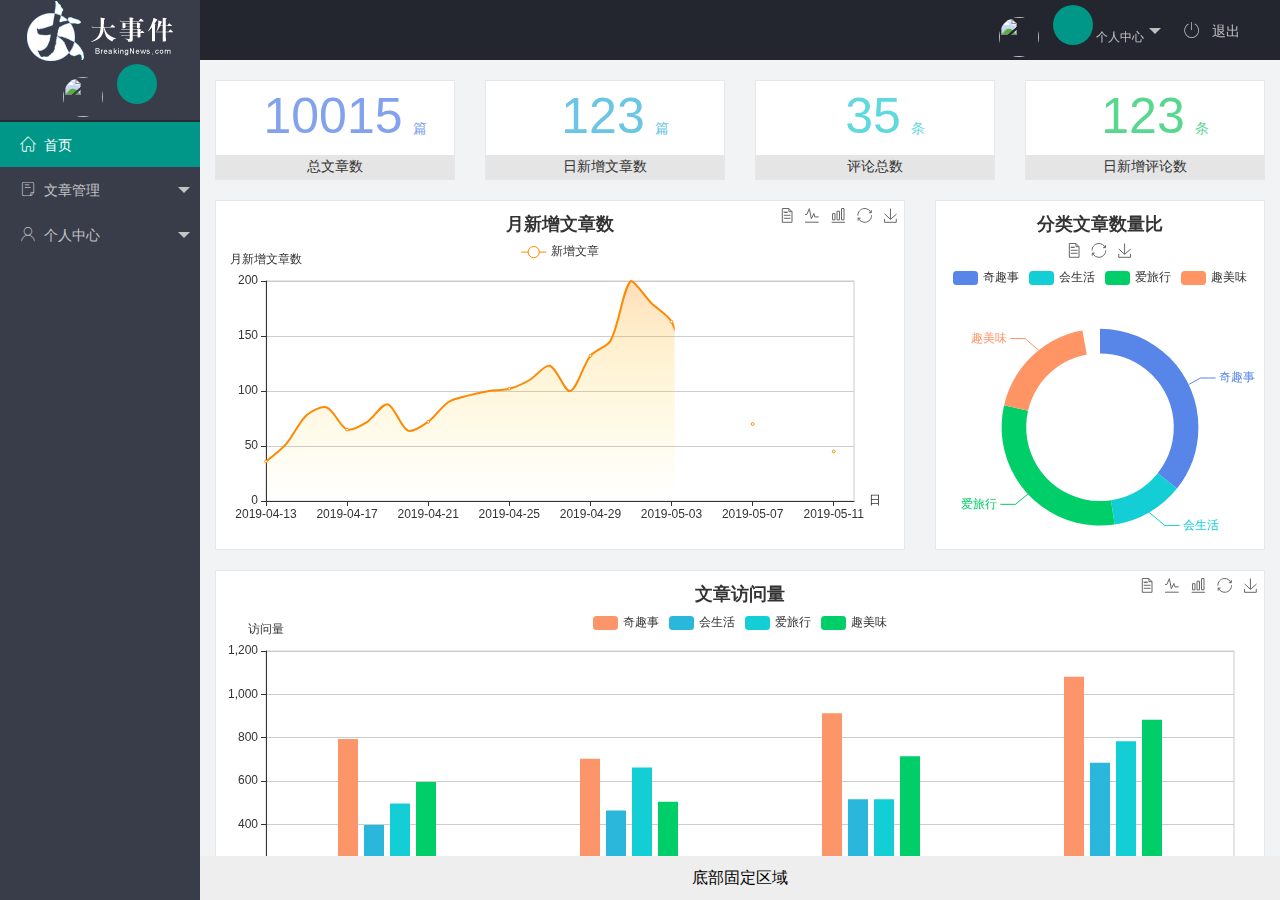
==== index.html @ b87208a7 "完成index部分" ====
<!DOCTYPE html>
<html lang="en">
<head>
    <meta charset="UTF-8">
    <meta http-equiv="X-UA-Compatible" content="IE=edge">
    <meta name="viewport" content="width=device-width, initial-scale=1.0">
    <title>后台管理系统</title>
    <link rel="stylesheet" href="./assets/lib/layui/css/layui.css">
    <link rel="stylesheet" href="./assets/css/index.css">
    <link rel="stylesheet" href="./assets/fonts/iconfont.css">
</head>
<body>
    <div class="layui-layout layui-layout-admin">
      <div class="layui-header">
        <div class="layui-logo layui-hide-xs layui-bg-black">
            <img src="./assets/images/logo.png" alt="大事件LOGO">
        </div>
        <!-- 头部区域（可配合layui 已有的水平导航） -->
        <ul class="layui-nav layui-layout-right">
          <li class="layui-nav-item layui-hide layui-show-md-inline-block">
            <a href="javascript:;" class="userinfo">
              <img src="//tva1.sinaimg.cn/crop.0.0.118.118.180/5db11ff4gw1e77d3nqrv8j203b03cweg.jpg" class="layui-nav-img">
              <span class="text-avatar"></span>
              个人中心
            </a>
            <dl class="layui-nav-child">
              <dd><a href="">基本资料</a></dd>
              <dd><a href="">更换头像</a></dd>
              <dd><a href="">重置密码</a></dd>
            </dl>
          </li>
          <li class="layui-nav-item" lay-unselect>
            <a href="javascript:;" id="exitBtn">
              <span class="iconfont icon-tuichu"></span>
              退出
            </a>
          </li>
        </ul>
      </div>
      
      <div class="layui-side layui-bg-black">
        <div class="layui-side-scroll">
          <div class="userinfo">
            <img src="//tva1.sinaimg.cn/crop.0.0.118.118.180/5db11ff4gw1e77d3nqrv8j203b03cweg.jpg" class="layui-nav-img">
            <span class="text-avatar"></span>
            <span id="welcome"></span>
          </div>
          <!-- 左侧导航区域（可配合layui已有的垂直导航） -->
          <ul class="layui-nav layui-nav-tree" lay-filter="test" lay-shrink="all">
            <li class="layui-nav-item layui-this"><a href="./home/dashboard.html" target="fm"><span class="iconfont icon-home"></span>首页</a></li>
            <li class="layui-nav-item">
              <a class="" href="javascript:;"><span class="iconfont icon-16"></span>文章管理</a>
              <dl class="layui-nav-child">
                <dd><a href="javascript:;"><i class="layui-icon layui-icon-app"></i> 文章类别</a></dd>
                <dd><a href="javascript:;"><i class="layui-icon layui-icon-app"></i> 文章列表</a></dd>
                <dd><a href="javascript:;"><i class="layui-icon layui-icon-app"></i> 发布文章</a></dd>
              </dl>
            </li>
            <li class="layui-nav-item">
              <a href="javascript:;"><span class="iconfont icon-user"></span>个人中心</a>
              <dl class="layui-nav-child">
                <dd><a href="javascript:;"><i class="layui-icon layui-icon-app"></i> 基本资料</a></dd>
                <dd><a href="javascript:;"><i class="layui-icon layui-icon-app"></i> 更换头像</a></dd>
                <dd><a href="javascript:;"><i class="layui-icon layui-icon-app"></i> 更换密码</a></dd>
              </dl>
            </li>
          </ul>
        </div>
      </div>
      
      <div class="layui-body">
        <!-- 内容主体区域 -->
        <iframe name="fm" src="./home/dashboard.html" frameborder="0"></iframe>
      </div>
      <div class="layui-footer">
        <!-- 底部固定区域 -->
        底部固定区域
      </div>
    </div>
    <!-- 导入layui.js -->
    <script src="./assets/lib/layui/layui.all.js"></script>
    <!-- 导入jQuery.js -->
    <script src="./assets/lib/jquery.js"></script>
    <!-- 导入自己封装的baseAPI.js -->
    <script src="./assets/js/baseAPI.js"></script>
    <!-- 导入自己写的index.js -->
    <script src="./assets/js/index.js"></script>
    <script>
    //JS 
    layui.use(['element', 'layer', 'util'], function(){
      var element = layui.element
      ,layer = layui.layer
      ,util = layui.util
      ,$ = layui.$;
      
      //头部事件
      util.event('lay-header-event', {
        //左侧菜单事件
        menuLeft: function(othis){
          layer.msg('展开左侧菜单的操作', {icon: 0});
        }
      });
      
    });
    </script>
</body>
</html>
---- assets/lib/layui/css/layui.css ----
/** layui-v2.5.5 MIT License By https://www.layui.com */
 .layui-inline,img{display:inline-block;vertical-align:middle}h1,h2,h3,h4,h5,h6{font-weight:400}.layui-edge,.layui-header,.layui-inline,.layui-main{position:relative}.layui-body,.layui-edge,.layui-elip{overflow:hidden}.layui-btn,.layui-edge,.layui-inline,img{vertical-align:middle}.layui-btn,.layui-disabled,.layui-icon,.layui-unselect{-moz-user-select:none;-webkit-user-select:none;-ms-user-select:none}.layui-elip,.layui-form-checkbox span,.layui-form-pane .layui-form-label{text-overflow:ellipsis;white-space:nowrap}.layui-breadcrumb,.layui-tree-btnGroup{visibility:hidden}blockquote,body,button,dd,div,dl,dt,form,h1,h2,h3,h4,h5,h6,input,li,ol,p,pre,td,textarea,th,ul{margin:0;padding:0;-webkit-tap-highlight-color:rgba(0,0,0,0)}a:active,a:hover{outline:0}img{border:none}li{list-style:none}table{border-collapse:collapse;border-spacing:0}h4,h5,h6{font-size:100%}button,input,optgroup,option,select,textarea{font-family:inherit;font-size:inherit;font-style:inherit;font-weight:inherit;outline:0}pre{white-space:pre-wrap;white-space:-moz-pre-wrap;white-space:-pre-wrap;white-space:-o-pre-wrap;word-wrap:break-word}body{line-height:24px;font:14px Helvetica Neue,Helvetica,PingFang SC,Tahoma,Arial,sans-serif}hr{height:1px;margin:10px 0;border:0;clear:both}a{color:#333;text-decoration:none}a:hover{color:#777}a cite{font-style:normal;*cursor:pointer}.layui-border-box,.layui-border-box *{box-sizing:border-box}.layui-box,.layui-box *{box-sizing:content-box}.layui-clear{clear:both;*zoom:1}.layui-clear:after{content:'\20';clear:both;*zoom:1;display:block;height:0}.layui-inline{*display:inline;*zoom:1}.layui-edge{display:inline-block;width:0;height:0;border-width:6px;border-style:dashed;border-color:transparent}.layui-edge-top{top:-4px;border-bottom-color:#999;border-bottom-style:solid}.layui-edge-right{border-left-color:#999;border-left-style:solid}.layui-edge-bottom{top:2px;border-top-color:#999;border-top-style:solid}.layui-edge-left{border-right-color:#999;border-right-style:solid}.layui-disabled,.layui-disabled:hover{color:#d2d2d2!important;cursor:not-allowed!important}.layui-circle{border-radius:100%}.layui-show{display:block!important}.layui-hide{display:none!important}@font-face{font-family:layui-icon;src:url(../font/iconfont.eot?v=250);src:url(../font/iconfont.eot?v=250#iefix) format('embedded-opentype'),url(../font/iconfont.woff2?v=250) format('woff2'),url(../font/iconfont.woff?v=250) format('woff'),url(../font/iconfont.ttf?v=250) format('truetype'),url(../font/iconfont.svg?v=250#layui-icon) format('svg')}.layui-icon{font-family:layui-icon!important;font-size:16px;font-style:normal;-webkit-font-smoothing:antialiased;-moz-osx-font-smoothing:grayscale}.layui-icon-reply-fill:before{content:"\e611"}.layui-icon-set-fill:before{content:"\e614"}.layui-icon-menu-fill:before{content:"\e60f"}.layui-icon-search:before{content:"\e615"}.layui-icon-share:before{content:"\e641"}.layui-icon-set-sm:before{content:"\e620"}.layui-icon-engine:before{content:"\e628"}.layui-icon-close:before{content:"\1006"}.layui-icon-close-fill:before{content:"\1007"}.layui-icon-chart-screen:before{content:"\e629"}.layui-icon-star:before{content:"\e600"}.layui-icon-circle-dot:before{content:"\e617"}.layui-icon-chat:before{content:"\e606"}.layui-icon-release:before{content:"\e609"}.layui-icon-list:before{content:"\e60a"}.layui-icon-chart:before{content:"\e62c"}.layui-icon-ok-circle:before{content:"\1005"}.layui-icon-layim-theme:before{content:"\e61b"}.layui-icon-table:before{content:"\e62d"}.layui-icon-right:before{content:"\e602"}.layui-icon-left:before{content:"\e603"}.layui-icon-cart-simple:before{content:"\e698"}.layui-icon-face-cry:before{content:"\e69c"}.layui-icon-face-smile:before{content:"\e6af"}.layui-icon-survey:before{content:"\e6b2"}.layui-icon-tree:before{content:"\e62e"}.layui-icon-upload-circle:before{content:"\e62f"}.layui-icon-add-circle:before{content:"\e61f"}.layui-icon-download-circle:before{content:"\e601"}.layui-icon-templeate-1:before{content:"\e630"}.layui-icon-util:before{content:"\e631"}.layui-icon-face-surprised:before{content:"\e664"}.layui-icon-edit:before{content:"\e642"}.layui-icon-speaker:before{content:"\e645"}.layui-icon-down:before{content:"\e61a"}.layui-icon-file:before{content:"\e621"}.layui-icon-layouts:before{content:"\e632"}.layui-icon-rate-half:before{content:"\e6c9"}.layui-icon-add-circle-fine:before{content:"\e608"}.layui-icon-prev-circle:before{content:"\e633"}.layui-icon-read:before{content:"\e705"}.layui-icon-404:before{content:"\e61c"}.layui-icon-carousel:before{content:"\e634"}.layui-icon-help:before{content:"\e607"}.layui-icon-code-circle:before{content:"\e635"}.layui-icon-water:before{content:"\e636"}.layui-icon-username:before{content:"\e66f"}.layui-icon-find-fill:before{content:"\e670"}.layui-icon-about:before{content:"\e60b"}.layui-icon-location:before{content:"\e715"}.layui-icon-up:before{content:"\e619"}.layui-icon-pause:before{content:"\e651"}.layui-icon-date:before{content:"\e637"}.layui-icon-layim-uploadfile:before{content:"\e61d"}.layui-icon-delete:before{content:"\e640"}.layui-icon-play:before{content:"\e652"}.layui-icon-top:before{content:"\e604"}.layui-icon-friends:before{content:"\e612"}.layui-icon-refresh-3:before{content:"\e9aa"}.layui-icon-ok:before{content:"\e605"}.layui-icon-layer:before{content:"\e638"}.layui-icon-face-smile-fine:before{content:"\e60c"}.layui-icon-dollar:before{content:"\e659"}.layui-icon-group:before{content:"\e613"}.layui-icon-layim-download:before{content:"\e61e"}.layui-icon-picture-fine:before{content:"\e60d"}.layui-icon-link:before{content:"\e64c"}.layui-icon-diamond:before{content:"\e735"}.layui-icon-log:before{content:"\e60e"}.layui-icon-rate-solid:before{content:"\e67a"}.layui-icon-fonts-del:before{content:"\e64f"}.layui-icon-unlink:before{content:"\e64d"}.layui-icon-fonts-clear:before{content:"\e639"}.layui-icon-triangle-r:before{content:"\e623"}.layui-icon-circle:before{content:"\e63f"}.layui-icon-radio:before{content:"\e643"}.layui-icon-align-center:before{content:"\e647"}.layui-icon-align-right:before{content:"\e648"}.layui-icon-align-left:before{content:"\e649"}.layui-icon-loading-1:before{content:"\e63e"}.layui-icon-return:before{content:"\e65c"}.layui-icon-fonts-strong:before{content:"\e62b"}.layui-icon-upload:before{content:"\e67c"}.layui-icon-dialogue:before{content:"\e63a"}.layui-icon-video:before{content:"\e6ed"}.layui-icon-headset:before{content:"\e6fc"}.layui-icon-cellphone-fine:before{content:"\e63b"}.layui-icon-add-1:before{content:"\e654"}.layui-icon-face-smile-b:before{content:"\e650"}.layui-icon-fonts-html:before{content:"\e64b"}.layui-icon-form:before{content:"\e63c"}.layui-icon-cart:before{content:"\e657"}.layui-icon-camera-fill:before{content:"\e65d"}.layui-icon-tabs:before{content:"\e62a"}.layui-icon-fonts-code:before{content:"\e64e"}.layui-icon-fire:before{content:"\e756"}.layui-icon-set:before{content:"\e716"}.layui-icon-fonts-u:before{content:"\e646"}.layui-icon-triangle-d:before{content:"\e625"}.layui-icon-tips:before{content:"\e702"}.layui-icon-picture:before{content:"\e64a"}.layui-icon-more-vertical:before{content:"\e671"}.layui-icon-flag:before{content:"\e66c"}.layui-icon-loading:before{content:"\e63d"}.layui-icon-fonts-i:before{content:"\e644"}.layui-icon-refresh-1:before{content:"\e666"}.layui-icon-rmb:before{content:"\e65e"}.layui-icon-home:before{content:"\e68e"}.layui-icon-user:before{content:"\e770"}.layui-icon-notice:before{content:"\e667"}.layui-icon-login-weibo:before{content:"\e675"}.layui-icon-voice:before{content:"\e688"}.layui-icon-upload-drag:before{content:"\e681"}.layui-icon-login-qq:before{content:"\e676"}.layui-icon-snowflake:before{content:"\e6b1"}.layui-icon-file-b:before{content:"\e655"}.layui-icon-template:before{content:"\e663"}.layui-icon-auz:before{content:"\e672"}.layui-icon-console:before{content:"\e665"}.layui-icon-app:before{content:"\e653"}.layui-icon-prev:before{content:"\e65a"}.layui-icon-website:before{content:"\e7ae"}.layui-icon-next:before{content:"\e65b"}.layui-icon-component:before{content:"\e857"}.layui-icon-more:before{content:"\e65f"}.layui-icon-login-wechat:before{content:"\e677"}.layui-icon-shrink-right:before{content:"\e668"}.layui-icon-spread-left:before{content:"\e66b"}.layui-icon-camera:before{content:"\e660"}.layui-icon-note:before{content:"\e66e"}.layui-icon-refresh:before{content:"\e669"}.layui-icon-female:before{content:"\e661"}.layui-icon-male:before{content:"\e662"}.layui-icon-password:before{content:"\e673"}.layui-icon-senior:before{content:"\e674"}.layui-icon-theme:before{content:"\e66a"}.layui-icon-tread:before{content:"\e6c5"}.layui-icon-praise:before{content:"\e6c6"}.layui-icon-star-fill:before{content:"\e658"}.layui-icon-rate:before{content:"\e67b"}.layui-icon-template-1:before{content:"\e656"}.layui-icon-vercode:before{content:"\e679"}.layui-icon-cellphone:before{content:"\e678"}.layui-icon-screen-full:before{content:"\e622"}.layui-icon-screen-restore:before{content:"\e758"}.layui-icon-cols:before{content:"\e610"}.layui-icon-export:before{content:"\e67d"}.layui-icon-print:before{content:"\e66d"}.layui-icon-slider:before{content:"\e714"}.layui-icon-addition:before{content:"\e624"}.layui-icon-subtraction:before{content:"\e67e"}.layui-icon-service:before{content:"\e626"}.layui-icon-transfer:before{content:"\e691"}.layui-main{width:1140px;margin:0 auto}.layui-header{z-index:1000;height:60px}.layui-header a:hover{transition:all .5s;-webkit-transition:all .5s}.layui-side{position:fixed;left:0;top:0;bottom:0;z-index:999;width:200px;overflow-x:hidden}.layui-side-scroll{position:relative;width:220px;height:100%;overflow-x:hidden}.layui-body{position:absolute;left:200px;right:0;top:0;bottom:0;z-index:998;width:auto;overflow-y:auto;box-sizing:border-box}.layui-layout-body{overflow:hidden}.layui-layout-admin .layui-header{background-color:#23262E}.layui-layout-admin .layui-side{top:60px;width:200px;overflow-x:hidden}.layui-layout-admin .layui-body{position:fixed;top:60px;bottom:44px}.layui-layout-admin .layui-main{width:auto;margin:0 15px}.layui-layout-admin .layui-footer{position:fixed;left:200px;right:0;bottom:0;height:44px;line-height:44px;padding:0 15px;background-color:#eee}.layui-layout-admin .layui-logo{position:absolute;left:0;top:0;width:200px;height:100%;line-height:60px;text-align:center;color:#009688;font-size:16px}.layui-layout-admin .layui-header .layui-nav{background:0 0}.layui-layout-left{position:absolute!important;left:200px;top:0}.layui-layout-right{position:absolute!important;right:0;top:0}.layui-container{position:relative;margin:0 auto;padding:0 15px;box-sizing:border-box}.layui-fluid{position:relative;margin:0 auto;padding:0 15px}.layui-row:after,.layui-row:before{content:'';display:block;clear:both}.layui-col-lg1,.layui-col-lg10,.layui-col-lg11,.layui-col-lg12,.layui-col-lg2,.layui-col-lg3,.layui-col-lg4,.layui-col-lg5,.layui-col-lg6,.layui-col-lg7,.layui-col-lg8,.layui-col-lg9,.layui-col-md1,.layui-col-md10,.layui-col-md11,.layui-col-md12,.layui-col-md2,.layui-col-md3,.layui-col-md4,.layui-col-md5,.layui-col-md6,.layui-col-md7,.layui-col-md8,.layui-col-md9,.layui-col-sm1,.layui-col-sm10,.layui-col-sm11,.layui-col-sm12,.layui-col-sm2,.layui-col-sm3,.layui-col-sm4,.layui-col-sm5,.layui-col-sm6,.layui-col-sm7,.layui-col-sm8,.layui-col-sm9,.layui-col-xs1,.layui-col-xs10,.layui-col-xs11,.layui-col-xs12,.layui-col-xs2,.layui-col-xs3,.layui-col-xs4,.layui-col-xs5,.layui-col-xs6,.layui-col-xs7,.layui-col-xs8,.layui-col-xs9{position:relative;display:block;box-sizing:border-box}.layui-col-xs1,.layui-col-xs10,.layui-col-xs11,.layui-col-xs12,.layui-col-xs2,.layui-col-xs3,.layui-col-xs4,.layui-col-xs5,.layui-col-xs6,.layui-col-xs7,.layui-col-xs8,.layui-col-xs9{float:left}.layui-col-xs1{width:8.33333333%}.layui-col-xs2{width:16.66666667%}.layui-col-xs3{width:25%}.layui-col-xs4{width:33.33333333%}.layui-col-xs5{width:41.66666667%}.layui-col-xs6{width:50%}.layui-col-xs7{width:58.33333333%}.layui-col-xs8{width:66.66666667%}.layui-col-xs9{width:75%}.layui-col-xs10{width:83.33333333%}.layui-col-xs11{width:91.66666667%}.layui-col-xs12{width:100%}.layui-col-xs-offset1{margin-left:8.33333333%}.layui-col-xs-offset2{margin-left:16.66666667%}.layui-col-xs-offset3{margin-left:25%}.layui-col-xs-offset4{margin-left:33.33333333%}.layui-col-xs-offset5{margin-left:41.66666667%}.layui-col-xs-offset6{margin-left:50%}.layui-col-xs-offset7{margin-left:58.33333333%}.layui-col-xs-offset8{margin-left:66.66666667%}.layui-col-xs-offset9{margin-left:75%}.layui-col-xs-offset10{margin-left:83.33333333%}.layui-col-xs-offset11{margin-left:91.66666667%}.layui-col-xs-offset12{margin-left:100%}@media screen and (max-width:768px){.layui-hide-xs{display:none!important}.layui-show-xs-block{display:block!important}.layui-show-xs-inline{display:inline!important}.layui-show-xs-inline-block{display:inline-block!important}}@media screen and (min-width:768px){.layui-container{width:750px}.layui-hide-sm{display:none!important}.layui-show-sm-block{display:block!important}.layui-show-sm-inline{display:inline!important}.layui-show-sm-inline-block{display:inline-block!important}.layui-col-sm1,.layui-col-sm10,.layui-col-sm11,.layui-col-sm12,.layui-col-sm2,.layui-col-sm3,.layui-col-sm4,.layui-col-sm5,.layui-col-sm6,.layui-col-sm7,.layui-col-sm8,.layui-col-sm9{float:left}.layui-col-sm1{width:8.33333333%}.layui-col-sm2{width:16.66666667%}.layui-col-sm3{width:25%}.layui-col-sm4{width:33.33333333%}.layui-col-sm5{width:41.66666667%}.layui-col-sm6{width:50%}.layui-col-sm7{width:58.33333333%}.layui-col-sm8{width:66.66666667%}.layui-col-sm9{width:75%}.layui-col-sm10{width:83.33333333%}.layui-col-sm11{width:91.66666667%}.layui-col-sm12{width:100%}.layui-col-sm-offset1{margin-left:8.33333333%}.layui-col-sm-offset2{margin-left:16.66666667%}.layui-col-sm-offset3{margin-left:25%}.layui-col-sm-offset4{margin-left:33.33333333%}.layui-col-sm-offset5{margin-left:41.66666667%}.layui-col-sm-offset6{margin-left:50%}.layui-col-sm-offset7{margin-left:58.33333333%}.layui-col-sm-offset8{margin-left:66.66666667%}.layui-col-sm-offset9{margin-left:75%}.layui-col-sm-offset10{margin-left:83.33333333%}.layui-col-sm-offset11{margin-left:91.66666667%}.layui-col-sm-offset12{margin-left:100%}}@media screen and (min-width:992px){.layui-container{width:970px}.layui-hide-md{display:none!important}.layui-show-md-block{display:block!important}.layui-show-md-inline{display:inline!important}.layui-show-md-inline-block{display:inline-block!important}.layui-col-md1,.layui-col-md10,.layui-col-md11,.layui-col-md12,.layui-col-md2,.layui-col-md3,.layui-col-md4,.layui-col-md5,.layui-col-md6,.layui-col-md7,.layui-col-md8,.layui-col-md9{float:left}.layui-col-md1{width:8.33333333%}.layui-col-md2{width:16.66666667%}.layui-col-md3{width:25%}.layui-col-md4{width:33.33333333%}.layui-col-md5{width:41.66666667%}.layui-col-md6{width:50%}.layui-col-md7{width:58.33333333%}.layui-col-md8{width:66.66666667%}.layui-col-md9{width:75%}.layui-col-md10{width:83.33333333%}.layui-col-md11{width:91.66666667%}.layui-col-md12{width:100%}.layui-col-md-offset1{margin-left:8.33333333%}.layui-col-md-offset2{margin-left:16.66666667%}.layui-col-md-offset3{margin-left:25%}.layui-col-md-offset4{margin-left:33.33333333%}.layui-col-md-offset5{margin-left:41.66666667%}.layui-col-md-offset6{margin-left:50%}.layui-col-md-offset7{margin-left:58.33333333%}.layui-col-md-offset8{margin-left:66.66666667%}.layui-col-md-offset9{margin-left:75%}.layui-col-md-offset10{margin-left:83.33333333%}.layui-col-md-offset11{margin-left:91.66666667%}.layui-col-md-offset12{margin-left:100%}}@media screen and (min-width:1200px){.layui-container{width:1170px}.layui-hide-lg{display:none!important}.layui-show-lg-block{display:block!important}.layui-show-lg-inline{display:inline!important}.layui-show-lg-inline-block{display:inline-block!important}.layui-col-lg1,.layui-col-lg10,.layui-col-lg11,.layui-col-lg12,.layui-col-lg2,.layui-col-lg3,.layui-col-lg4,.layui-col-lg5,.layui-col-lg6,.layui-col-lg7,.layui-col-lg8,.layui-col-lg9{float:left}.layui-col-lg1{width:8.33333333%}.layui-col-lg2{width:16.66666667%}.layui-col-lg3{width:25%}.layui-col-lg4{width:33.33333333%}.layui-col-lg5{width:41.66666667%}.layui-col-lg6{width:50%}.layui-col-lg7{width:58.33333333%}.layui-col-lg8{width:66.66666667%}.layui-col-lg9{width:75%}.layui-col-lg10{width:83.33333333%}.layui-col-lg11{width:91.66666667%}.layui-col-lg12{width:100%}.layui-col-lg-offset1{margin-left:8.33333333%}.layui-col-lg-offset2{margin-left:16.66666667%}.layui-col-lg-offset3{margin-left:25%}.layui-col-lg-offset4{margin-left:33.33333333%}.layui-col-lg-offset5{margin-left:41.66666667%}.layui-col-lg-offset6{margin-left:50%}.layui-col-lg-offset7{margin-left:58.33333333%}.layui-col-lg-offset8{margin-left:66.66666667%}.layui-col-lg-offset9{margin-left:75%}.layui-col-lg-offset10{margin-left:83.33333333%}.layui-col-lg-offset11{margin-left:91.66666667%}.layui-col-lg-offset12{margin-left:100%}}.layui-col-space1{margin:-.5px}.layui-col-space1>*{padding:.5px}.layui-col-space3{margin:-1.5px}.layui-col-space3>*{padding:1.5px}.layui-col-space5{margin:-2.5px}.layui-col-space5>*{padding:2.5px}.layui-col-space8{margin:-3.5px}.layui-col-space8>*{padding:3.5px}.layui-col-space10{margin:-5px}.layui-col-space10>*{padding:5px}.layui-col-space12{margin:-6px}.layui-col-space12>*{padding:6px}.layui-col-space15{margin:-7.5px}.layui-col-space15>*{padding:7.5px}.layui-col-space18{margin:-9px}.layui-col-space18>*{padding:9px}.layui-col-space20{margin:-10px}.layui-col-space20>*{padding:10px}.layui-col-space22{margin:-11px}.layui-col-space22>*{padding:11px}.layui-col-space25{margin:-12.5px}.layui-col-space25>*{padding:12.5px}.layui-col-space30{margin:-15px}.layui-col-space30>*{padding:15px}.layui-btn,.layui-input,.layui-select,.layui-textarea,.layui-upload-button{outline:0;-webkit-appearance:none;transition:all .3s;-webkit-transition:all .3s;box-sizing:border-box}.layui-elem-quote{margin-bottom:10px;padding:15px;line-height:22px;border-left:5px solid #009688;border-radius:0 2px 2px 0;background-color:#f2f2f2}.layui-quote-nm{border-style:solid;border-width:1px 1px 1px 5px;background:0 0}.layui-elem-field{margin-bottom:10px;padding:0;border-width:1px;border-style:solid}.layui-elem-field legend{margin-left:20px;padding:0 10px;font-size:20px;font-weight:300}.layui-field-title{margin:10px 0 20px;border-width:1px 0 0}.layui-field-box{padding:10px 15px}.layui-field-title .layui-field-box{padding:10px 0}.layui-progress{position:relative;height:6px;border-radius:20px;background-color:#e2e2e2}.layui-progress-bar{position:absolute;left:0;top:0;width:0;max-width:100%;height:6px;border-radius:20px;text-align:right;background-color:#5FB878;transition:all .3s;-webkit-transition:all .3s}.layui-progress-big,.layui-progress-big .layui-progress-bar{height:18px;line-height:18px}.layui-progress-text{position:relative;top:-20px;line-height:18px;font-size:12px;color:#666}.layui-progress-big .layui-progress-text{position:static;padding:0 10px;color:#fff}.layui-collapse{border-width:1px;border-style:solid;border-radius:2px}.layui-colla-content,.layui-colla-item{border-top-width:1px;border-top-style:solid}.layui-colla-item:first-child{border-top:none}.layui-colla-title{position:relative;height:42px;line-height:42px;padding:0 15px 0 35px;color:#333;background-color:#f2f2f2;cursor:pointer;font-size:14px;overflow:hidden}.layui-colla-content{display:none;padding:10px 15px;line-height:22px;color:#666}.layui-colla-icon{position:absolute;left:15px;top:0;font-size:14px}.layui-card{margin-bottom:15px;border-radius:2px;background-color:#fff;box-shadow:0 1px 2px 0 rgba(0,0,0,.05)}.layui-card:last-child{margin-bottom:0}.layui-card-header{position:relative;height:42px;line-height:42px;padding:0 15px;border-bottom:1px solid #f6f6f6;color:#333;border-radius:2px 2px 0 0;font-size:14px}.layui-bg-black,.layui-bg-blue,.layui-bg-cyan,.layui-bg-green,.layui-bg-orange,.layui-bg-red{color:#fff!important}.layui-card-body{position:relative;padding:10px 15px;line-height:24px}.layui-card-body[pad15]{padding:15px}.layui-card-body[pad20]{padding:20px}.layui-card-body .layui-table{margin:5px 0}.layui-card .layui-tab{margin:0}.layui-panel-window{position:relative;padding:15px;border-radius:0;border-top:5px solid #E6E6E6;background-color:#fff}.layui-auxiliar-moving{position:fixed;left:0;right:0;top:0;bottom:0;width:100%;height:100%;background:0 0;z-index:9999999999}.layui-form-label,.layui-form-mid,.layui-form-select,.layui-input-block,.layui-input-inline,.layui-textarea{position:relative}.layui-bg-red{background-color:#FF5722!important}.layui-bg-orange{background-color:#FFB800!important}.layui-bg-green{background-color:#009688!important}.layui-bg-cyan{background-color:#2F4056!important}.layui-bg-blue{background-color:#1E9FFF!important}.layui-bg-black{background-color:#393D49!important}.layui-bg-gray{background-color:#eee!important;color:#666!important}.layui-badge-rim,.layui-colla-content,.layui-colla-item,.layui-collapse,.layui-elem-field,.layui-form-pane .layui-form-item[pane],.layui-form-pane .layui-form-label,.layui-input,.layui-layedit,.layui-layedit-tool,.layui-quote-nm,.layui-select,.layui-tab-bar,.layui-tab-card,.layui-tab-title,.layui-tab-title .layui-this:after,.layui-textarea{border-color:#e6e6e6}.layui-timeline-item:before,hr{background-color:#e6e6e6}.layui-text{line-height:22px;font-size:14px;color:#666}.layui-text h1,.layui-text h2,.layui-text h3{font-weight:500;color:#333}.layui-text h1{font-size:30px}.layui-text h2{font-size:24px}.layui-text h3{font-size:18px}.layui-text a:not(.layui-btn){color:#01AAED}.layui-text a:not(.layui-btn):hover{text-decoration:underline}.layui-text ul{padding:5px 0 5px 15px}.layui-text ul li{margin-top:5px;list-style-type:disc}.layui-text em,.layui-word-aux{color:#999!important;padding:0 5px!important}.layui-btn{display:inline-block;height:38px;line-height:38px;padding:0 18px;background-color:#009688;color:#fff;white-space:nowrap;text-align:center;font-size:14px;border:none;border-radius:2px;cursor:pointer}.layui-btn:hover{opacity:.8;filter:alpha(opacity=80);color:#fff}.layui-btn:active{opacity:1;filter:alpha(opacity=100)}.layui-btn+.layui-btn{margin-left:10px}.layui-btn-container{font-size:0}.layui-btn-container .layui-btn{margin-right:10px;margin-bottom:10px}.layui-btn-container .layui-btn+.layui-btn{margin-left:0}.layui-table .layui-btn-container .layui-btn{margin-bottom:9px}.layui-btn-radius{border-radius:100px}.layui-btn .layui-icon{margin-right:3px;font-size:18px;vertical-align:bottom;vertical-align:middle\9}.layui-btn-primary{border:1px solid #C9C9C9;background-color:#fff;color:#555}.layui-btn-primary:hover{border-color:#009688;color:#333}.layui-btn-normal{background-color:#1E9FFF}.layui-btn-warm{background-color:#FFB800}.layui-btn-danger{background-color:#FF5722}.layui-btn-checked{background-color:#5FB878}.layui-btn-disabled,.layui-btn-disabled:active,.layui-btn-disabled:hover{border:1px solid #e6e6e6;background-color:#FBFBFB;color:#C9C9C9;cursor:not-allowed;opacity:1}.layui-btn-lg{height:44px;line-height:44px;padding:0 25px;font-size:16px}.layui-btn-sm{height:30px;line-height:30px;padding:0 10px;font-size:12px}.layui-btn-sm i{font-size:16px!important}.layui-btn-xs{height:22px;line-height:22px;padding:0 5px;font-size:12px}.layui-btn-xs i{font-size:14px!important}.layui-btn-group{display:inline-block;vertical-align:middle;font-size:0}.layui-btn-group .layui-btn{margin-left:0!important;margin-right:0!important;border-left:1px solid rgba(255,255,255,.5);border-radius:0}.layui-btn-group .layui-btn-primary{border-left:none}.layui-btn-group .layui-btn-primary:hover{border-color:#C9C9C9;color:#009688}.layui-btn-group .layui-btn:first-child{border-left:none;border-radius:2px 0 0 2px}.layui-btn-group .layui-btn-primary:first-child{border-left:1px solid #c9c9c9}.layui-btn-group .layui-btn:last-child{border-radius:0 2px 2px 0}.layui-btn-group .layui-btn+.layui-btn{margin-left:0}.layui-btn-group+.layui-btn-group{margin-left:10px}.layui-btn-fluid{width:100%}.layui-input,.layui-select,.layui-textarea{height:38px;line-height:1.3;line-height:38px\9;border-width:1px;border-style:solid;background-color:#fff;border-radius:2px}.layui-input::-webkit-input-placeholder,.layui-select::-webkit-input-placeholder,.layui-textarea::-webkit-input-placeholder{line-height:1.3}.layui-input,.layui-textarea{display:block;width:100%;padding-left:10px}.layui-input:hover,.layui-textarea:hover{border-color:#D2D2D2!important}.layui-input:focus,.layui-textarea:focus{border-color:#C9C9C9!important}.layui-textarea{min-height:100px;height:auto;line-height:20px;padding:6px 10px;resize:vertical}.layui-select{padding:0 10px}.layui-form input[type=checkbox],.layui-form input[type=radio],.layui-form select{display:none}.layui-form [lay-ignore]{display:initial}.layui-form-item{margin-bottom:15px;clear:both;*zoom:1}.layui-form-item:after{content:'\20';clear:both;*zoom:1;display:block;height:0}.layui-form-label{float:left;display:block;padding:9px 15px;width:80px;font-weight:400;line-height:20px;text-align:right}.layui-form-label-col{display:block;float:none;padding:9px 0;line-height:20px;text-align:left}.layui-form-item .layui-inline{margin-bottom:5px;margin-right:10px}.layui-input-block{margin-left:110px;min-height:36px}.layui-input-inline{display:inline-block;vertical-align:middle}.layui-form-item .layui-input-inline{float:left;width:190px;margin-right:10px}.layui-form-text .layui-input-inline{width:auto}.layui-form-mid{float:left;display:block;padding:9px 0!important;line-height:20px;margin-right:10px}.layui-form-danger+.layui-form-select .layui-input,.layui-form-danger:focus{border-color:#FF5722!important}.layui-form-select .layui-input{padding-right:30px;cursor:pointer}.layui-form-select .layui-edge{position:absolute;right:10px;top:50%;margin-top:-3px;cursor:pointer;border-width:6px;border-top-color:#c2c2c2;border-top-style:solid;transition:all .3s;-webkit-transition:all .3s}.layui-form-select dl{display:none;position:absolute;left:0;top:42px;padding:5px 0;z-index:899;min-width:100%;border:1px solid #d2d2d2;max-height:300px;overflow-y:auto;background-color:#fff;border-radius:2px;box-shadow:0 2px 4px rgba(0,0,0,.12);box-sizing:border-box}.layui-form-select dl dd,.layui-form-select dl dt{padding:0 10px;line-height:36px;white-space:nowrap;overflow:hidden;text-overflow:ellipsis}.layui-form-select dl dt{font-size:12px;color:#999}.layui-form-select dl dd{cursor:pointer}.layui-form-select dl dd:hover{background-color:#f2f2f2;-webkit-transition:.5s all;transition:.5s all}.layui-form-select .layui-select-group dd{padding-left:20px}.layui-form-select dl dd.layui-select-tips{padding-left:10px!important;color:#999}.layui-form-select dl dd.layui-this{background-color:#5FB878;color:#fff}.layui-form-checkbox,.layui-form-select dl dd.layui-disabled{background-color:#fff}.layui-form-selected dl{display:block}.layui-form-checkbox,.layui-form-checkbox *,.layui-form-switch{display:inline-block;vertical-align:middle}.layui-form-selected .layui-edge{margin-top:-9px;-webkit-transform:rotate(180deg);transform:rotate(180deg);margin-top:-3px\9}:root .layui-form-selected .layui-edge{margin-top:-9px\0/IE9}.layui-form-selectup dl{top:auto;bottom:42px}.layui-select-none{margin:5px 0;text-align:center;color:#999}.layui-select-disabled .layui-disabled{border-color:#eee!important}.layui-select-disabled .layui-edge{border-top-color:#d2d2d2}.layui-form-checkbox{position:relative;height:30px;line-height:30px;margin-right:10px;padding-right:30px;cursor:pointer;font-size:0;-webkit-transition:.1s linear;transition:.1s linear;box-sizing:border-box}.layui-form-checkbox span{padding:0 10px;height:100%;font-size:14px;border-radius:2px 0 0 2px;background-color:#d2d2d2;color:#fff;overflow:hidden}.layui-form-checkbox:hover span{background-color:#c2c2c2}.layui-form-checkbox i{position:absolute;right:0;top:0;width:30px;height:28px;border:1px solid #d2d2d2;border-left:none;border-radius:0 2px 2px 0;color:#fff;font-size:20px;text-align:center}.layui-form-checkbox:hover i{border-color:#c2c2c2;color:#c2c2c2}.layui-form-checked,.layui-form-checked:hover{border-color:#5FB878}.layui-form-checked span,.layui-form-checked:hover span{background-color:#5FB878}.layui-form-checked i,.layui-form-checked:hover i{color:#5FB878}.layui-form-item .layui-form-checkbox{margin-top:4px}.layui-form-checkbox[lay-skin=primary]{height:auto!important;line-height:normal!important;min-width:18px;min-height:18px;border:none!important;margin-right:0;padding-left:28px;padding-right:0;background:0 0}.layui-form-checkbox[lay-skin=primary] span{padding-left:0;padding-right:15px;line-height:18px;background:0 0;color:#666}.layui-form-checkbox[lay-skin=primary] i{right:auto;left:0;width:16px;height:16px;line-height:16px;border:1px solid #d2d2d2;font-size:12px;border-radius:2px;background-color:#fff;-webkit-transition:.1s linear;transition:.1s linear}.layui-form-checkbox[lay-skin=primary]:hover i{border-color:#5FB878;color:#fff}.layui-form-checked[lay-skin=primary] i{border-color:#5FB878!important;background-color:#5FB878;color:#fff}.layui-checkbox-disbaled[lay-skin=primary] span{background:0 0!important;color:#c2c2c2}.layui-checkbox-disbaled[lay-skin=primary]:hover i{border-color:#d2d2d2}.layui-form-item .layui-form-checkbox[lay-skin=primary]{margin-top:10px}.layui-form-switch{position:relative;height:22px;line-height:22px;min-width:35px;padding:0 5px;margin-top:8px;border:1px solid #d2d2d2;border-radius:20px;cursor:pointer;background-color:#fff;-webkit-transition:.1s linear;transition:.1s linear}.layui-form-switch i{position:absolute;left:5px;top:3px;width:16px;height:16px;border-radius:20px;background-color:#d2d2d2;-webkit-transition:.1s linear;transition:.1s linear}.layui-form-switch em{position:relative;top:0;width:25px;margin-left:21px;padding:0!important;text-align:center!important;color:#999!important;font-style:normal!important;font-size:12px}.layui-form-onswitch{border-color:#5FB878;background-color:#5FB878}.layui-checkbox-disbaled,.layui-checkbox-disbaled i{border-color:#e2e2e2!important}.layui-form-onswitch i{left:100%;margin-left:-21px;background-color:#fff}.layui-form-onswitch em{margin-left:5px;margin-right:21px;color:#fff!important}.layui-checkbox-disbaled span{background-color:#e2e2e2!important}.layui-checkbox-disbaled:hover i{color:#fff!important}[lay-radio]{display:none}.layui-form-radio,.layui-form-radio *{display:inline-block;vertical-align:middle}.layui-form-radio{line-height:28px;margin:6px 10px 0 0;padding-right:10px;cursor:pointer;font-size:0}.layui-form-radio *{font-size:14px}.layui-form-radio>i{margin-right:8px;font-size:22px;color:#c2c2c2}.layui-form-radio>i:hover,.layui-form-radioed>i{color:#5FB878}.layui-radio-disbaled>i{color:#e2e2e2!important}.layui-form-pane .layui-form-label{width:110px;padding:8px 15px;height:38px;line-height:20px;border-width:1px;border-style:solid;border-radius:2px 0 0 2px;text-align:center;background-color:#FBFBFB;overflow:hidden;box-sizing:border-box}.layui-form-pane .layui-input-inline{margin-left:-1px}.layui-form-pane .layui-input-block{margin-left:110px;left:-1px}.layui-form-pane .layui-input{border-radius:0 2px 2px 0}.layui-form-pane .layui-form-text .layui-form-label{float:none;width:100%;border-radius:2px;box-sizing:border-box;text-align:left}.layui-form-pane .layui-form-text .layui-input-inline{display:block;margin:0;top:-1px;clear:both}.layui-form-pane .layui-form-text .layui-input-block{margin:0;left:0;top:-1px}.layui-form-pane .layui-form-text .layui-textarea{min-height:100px;border-radius:0 0 2px 2px}.layui-form-pane .layui-form-checkbox{margin:4px 0 4px 10px}.layui-form-pane .layui-form-radio,.layui-form-pane .layui-form-switch{margin-top:6px;margin-left:10px}.layui-form-pane .layui-form-item[pane]{position:relative;border-width:1px;border-style:solid}.layui-form-pane .layui-form-item[pane] .layui-form-label{position:absolute;left:0;top:0;height:100%;border-width:0 1px 0 0}.layui-form-pane .layui-form-item[pane] .layui-input-inline{margin-left:110px}@media screen and (max-width:450px){.layui-form-item .layui-form-label{text-overflow:ellipsis;overflow:hidden;white-space:nowrap}.layui-form-item .layui-inline{display:block;margin-right:0;margin-bottom:20px;clear:both}.layui-form-item .layui-inline:after{content:'\20';clear:both;display:block;height:0}.layui-form-item .layui-input-inline{display:block;float:none;left:-3px;width:auto;margin:0 0 10px 112px}.layui-form-item .layui-input-inline+.layui-form-mid{margin-left:110px;top:-5px;padding:0}.layui-form-item .layui-form-checkbox{margin-right:5px;margin-bottom:5px}}.layui-layedit{border-width:1px;border-style:solid;border-radius:2px}.layui-layedit-tool{padding:3px 5px;border-bottom-width:1px;border-bottom-style:solid;font-size:0}.layedit-tool-fixed{position:fixed;top:0;border-top:1px solid #e2e2e2}.layui-layedit-tool .layedit-tool-mid,.layui-layedit-tool .layui-icon{display:inline-block;vertical-align:middle;text-align:center;font-size:14px}.layui-layedit-tool .layui-icon{position:relative;width:32px;height:30px;line-height:30px;margin:3px 5px;color:#777;cursor:pointer;border-radius:2px}.layui-layedit-tool .layui-icon:hover{color:#393D49}.layui-layedit-tool .layui-icon:active{color:#000}.layui-layedit-tool .layedit-tool-active{background-color:#e2e2e2;color:#000}.layui-layedit-tool .layui-disabled,.layui-layedit-tool .layui-disabled:hover{color:#d2d2d2;cursor:not-allowed}.layui-layedit-tool .layedit-tool-mid{width:1px;height:18px;margin:0 10px;background-color:#d2d2d2}.layedit-tool-html{width:50px!important;font-size:30px!important}.layedit-tool-b,.layedit-tool-code,.layedit-tool-help{font-size:16px!important}.layedit-tool-d,.layedit-tool-face,.layedit-tool-image,.layedit-tool-unlink{font-size:18px!important}.layedit-tool-image input{position:absolute;font-size:0;left:0;top:0;width:100%;height:100%;opacity:.01;filter:Alpha(opacity=1);cursor:pointer}.layui-layedit-iframe iframe{display:block;width:100%}#LAY_layedit_code{overflow:hidden}.layui-laypage{display:inline-block;*display:inline;*zoom:1;vertical-align:middle;margin:10px 0;font-size:0}.layui-laypage>a:first-child,.layui-laypage>a:first-child em{border-radius:2px 0 0 2px}.layui-laypage>a:last-child,.layui-laypage>a:last-child em{border-radius:0 2px 2px 0}.layui-laypage>:first-child{margin-left:0!important}.layui-laypage>:last-child{margin-right:0!important}.layui-laypage a,.layui-laypage button,.layui-laypage input,.layui-laypage select,.layui-laypage span{border:1px solid #e2e2e2}.layui-laypage a,.layui-laypage span{display:inline-block;*display:inline;*zoom:1;vertical-align:middle;padding:0 15px;height:28px;line-height:28px;margin:0 -1px 5px 0;background-color:#fff;color:#333;font-size:12px}.layui-flow-more a *,.layui-laypage input,.layui-table-view select[lay-ignore]{display:inline-block}.layui-laypage a:hover{color:#009688}.layui-laypage em{font-style:normal}.layui-laypage .layui-laypage-spr{color:#999;font-weight:700}.layui-laypage a{text-decoration:none}.layui-laypage .layui-laypage-curr{position:relative}.layui-laypage .layui-laypage-curr em{position:relative;color:#fff}.layui-laypage .layui-laypage-curr .layui-laypage-em{position:absolute;left:-1px;top:-1px;padding:1px;width:100%;height:100%;background-color:#009688}.layui-laypage-em{border-radius:2px}.layui-laypage-next em,.layui-laypage-prev em{font-family:Sim sun;font-size:16px}.layui-laypage .layui-laypage-count,.layui-laypage .layui-laypage-limits,.layui-laypage .layui-laypage-refresh,.layui-laypage .layui-laypage-skip{margin-left:10px;margin-right:10px;padding:0;border:none}.layui-laypage .layui-laypage-limits,.layui-laypage .layui-laypage-refresh{vertical-align:top}.layui-laypage .layui-laypage-refresh i{font-size:18px;cursor:pointer}.layui-laypage select{height:22px;padding:3px;border-radius:2px;cursor:pointer}.layui-laypage .layui-laypage-skip{height:30px;line-height:30px;color:#999}.layui-laypage button,.layui-laypage input{height:30px;line-height:30px;border-radius:2px;vertical-align:top;background-color:#fff;box-sizing:border-box}.layui-laypage input{width:40px;margin:0 10px;padding:0 3px;text-align:center}.layui-laypage input:focus,.layui-laypage select:focus{border-color:#009688!important}.layui-laypage button{margin-left:10px;padding:0 10px;cursor:pointer}.layui-table,.layui-table-view{margin:10px 0}.layui-flow-more{margin:10px 0;text-align:center;color:#999;font-size:14px}.layui-flow-more a{height:32px;line-height:32px}.layui-flow-more a *{vertical-align:top}.layui-flow-more a cite{padding:0 20px;border-radius:3px;background-color:#eee;color:#333;font-style:normal}.layui-flow-more a cite:hover{opacity:.8}.layui-flow-more a i{font-size:30px;color:#737383}.layui-table{width:100%;background-color:#fff;color:#666}.layui-table tr{transition:all .3s;-webkit-transition:all .3s}.layui-table th{text-align:left;font-weight:400}.layui-table tbody tr:hover,.layui-table thead tr,.layui-table-click,.layui-table-header,.layui-table-hover,.layui-table-mend,.layui-table-patch,.layui-table-tool,.layui-table-total,.layui-table-total tr,.layui-table[lay-even] tr:nth-child(even){background-color:#f2f2f2}.layui-table td,.layui-table th,.layui-table-col-set,.layui-table-fixed-r,.layui-table-grid-down,.layui-table-header,.layui-table-page,.layui-table-tips-main,.layui-table-tool,.layui-table-total,.layui-table-view,.layui-table[lay-skin=line],.layui-table[lay-skin=row]{border-width:1px;border-style:solid;border-color:#e6e6e6}.layui-table td,.layui-table th{position:relative;padding:9px 15px;min-height:20px;line-height:20px;font-size:14px}.layui-table[lay-skin=line] td,.layui-table[lay-skin=line] th{border-width:0 0 1px}.layui-table[lay-skin=row] td,.layui-table[lay-skin=row] th{border-width:0 1px 0 0}.layui-table[lay-skin=nob] td,.layui-table[lay-skin=nob] th{border:none}.layui-table img{max-width:100px}.layui-table[lay-size=lg] td,.layui-table[lay-size=lg] th{padding:15px 30px}.layui-table-view .layui-table[lay-size=lg] .layui-table-cell{height:40px;line-height:40px}.layui-table[lay-size=sm] td,.layui-table[lay-size=sm] th{font-size:12px;padding:5px 10px}.layui-table-view .layui-table[lay-size=sm] .layui-table-cell{height:20px;line-height:20px}.layui-table[lay-data]{display:none}.layui-table-box{position:relative;overflow:hidden}.layui-table-view .layui-table{position:relative;width:auto;margin:0}.layui-table-view .layui-table[lay-skin=line]{border-width:0 1px 0 0}.layui-table-view .layui-table[lay-skin=row]{border-width:0 0 1px}.layui-table-view .layui-table td,.layui-table-view .layui-table th{padding:5px 0;border-top:none;border-left:none}.layui-table-view .layui-table th.layui-unselect .layui-table-cell span{cursor:pointer}.layui-table-view .layui-table td{cursor:default}.layui-table-view .layui-table td[data-edit=text]{cursor:text}.layui-table-view .layui-form-checkbox[lay-skin=primary] i{width:18px;height:18px}.layui-table-view .layui-form-radio{line-height:0;padding:0}.layui-table-view .layui-form-radio>i{margin:0;font-size:20px}.layui-table-init{position:absolute;left:0;top:0;width:100%;height:100%;text-align:center;z-index:110}.layui-table-init .layui-icon{position:absolute;left:50%;top:50%;margin:-15px 0 0 -15px;font-size:30px;color:#c2c2c2}.layui-table-header{border-width:0 0 1px;overflow:hidden}.layui-table-header .layui-table{margin-bottom:-1px}.layui-table-tool .layui-inline[lay-event]{position:relative;width:26px;height:26px;padding:5px;line-height:16px;margin-right:10px;text-align:center;color:#333;border:1px solid #ccc;cursor:pointer;-webkit-transition:.5s all;transition:.5s all}.layui-table-tool .layui-inline[lay-event]:hover{border:1px solid #999}.layui-table-tool-temp{padding-right:120px}.layui-table-tool-self{position:absolute;right:17px;top:10px}.layui-table-tool .layui-table-tool-self .layui-inline[lay-event]{margin:0 0 0 10px}.layui-table-tool-panel{position:absolute;top:29px;left:-1px;padding:5px 0;min-width:150px;min-height:40px;border:1px solid #d2d2d2;text-align:left;overflow-y:auto;background-color:#fff;box-shadow:0 2px 4px rgba(0,0,0,.12)}.layui-table-cell,.layui-table-tool-panel li{overflow:hidden;text-overflow:ellipsis;white-space:nowrap}.layui-table-tool-panel li{padding:0 10px;line-height:30px;-webkit-transition:.5s all;transition:.5s all}.layui-table-tool-panel li .layui-form-checkbox[lay-skin=primary]{width:100%;padding-left:28px}.layui-table-tool-panel li:hover{background-color:#f2f2f2}.layui-table-tool-panel li .layui-form-checkbox[lay-skin=primary] i{position:absolute;left:0;top:0}.layui-table-tool-panel li .layui-form-checkbox[lay-skin=primary] span{padding:0}.layui-table-tool .layui-table-tool-self .layui-table-tool-panel{left:auto;right:-1px}.layui-table-col-set{position:absolute;right:0;top:0;width:20px;height:100%;border-width:0 0 0 1px;background-color:#fff}.layui-table-sort{width:10px;height:20px;margin-left:5px;cursor:pointer!important}.layui-table-sort .layui-edge{position:absolute;left:5px;border-width:5px}.layui-table-sort .layui-table-sort-asc{top:3px;border-top:none;border-bottom-style:solid;border-bottom-color:#b2b2b2}.layui-table-sort .layui-table-sort-asc:hover{border-bottom-color:#666}.layui-table-sort .layui-table-sort-desc{bottom:5px;border-bottom:none;border-top-style:solid;border-top-color:#b2b2b2}.layui-table-sort .layui-table-sort-desc:hover{border-top-color:#666}.layui-table-sort[lay-sort=asc] .layui-table-sort-asc{border-bottom-color:#000}.layui-table-sort[lay-sort=desc] .layui-table-sort-desc{border-top-color:#000}.layui-table-cell{height:28px;line-height:28px;padding:0 15px;position:relative;box-sizing:border-box}.layui-table-cell .layui-form-checkbox[lay-skin=primary]{top:-1px;padding:0}.layui-table-cell .layui-table-link{color:#01AAED}.laytable-cell-checkbox,.laytable-cell-numbers,.laytable-cell-radio,.laytable-cell-space{padding:0;text-align:center}.layui-table-body{position:relative;overflow:auto;margin-right:-1px;margin-bottom:-1px}.layui-table-body .layui-none{line-height:26px;padding:15px;text-align:center;color:#999}.layui-table-fixed{position:absolute;left:0;top:0;z-index:101}.layui-table-fixed .layui-table-body{overflow:hidden}.layui-table-fixed-l{box-shadow:0 -1px 8px rgba(0,0,0,.08)}.layui-table-fixed-r{left:auto;right:-1px;border-width:0 0 0 1px;box-shadow:-1px 0 8px rgba(0,0,0,.08)}.layui-table-fixed-r .layui-table-header{position:relative;overflow:visible}.layui-table-mend{position:absolute;right:-49px;top:0;height:100%;width:50px}.layui-table-tool{position:relative;z-index:890;width:100%;min-height:50px;line-height:30px;padding:10px 15px;border-width:0 0 1px}.layui-table-tool .layui-btn-container{margin-bottom:-10px}.layui-table-page,.layui-table-total{border-width:1px 0 0;margin-bottom:-1px;overflow:hidden}.layui-table-page{position:relative;width:100%;padding:7px 7px 0;height:41px;font-size:12px;white-space:nowrap}.layui-table-page>div{height:26px}.layui-table-page .layui-laypage{margin:0}.layui-table-page .layui-laypage a,.layui-table-page .layui-laypage span{height:26px;line-height:26px;margin-bottom:10px;border:none;background:0 0}.layui-table-page .layui-laypage a,.layui-table-page .layui-laypage span.layui-laypage-curr{padding:0 12px}.layui-table-page .layui-laypage span{margin-left:0;padding:0}.layui-table-page .layui-laypage .layui-laypage-prev{margin-left:-7px!important}.layui-table-page .layui-laypage .layui-laypage-curr .layui-laypage-em{left:0;top:0;padding:0}.layui-table-page .layui-laypage button,.layui-table-page .layui-laypage input{height:26px;line-height:26px}.layui-table-page .layui-laypage input{width:40px}.layui-table-page .layui-laypage button{padding:0 10px}.layui-table-page select{height:18px}.layui-table-patch .layui-table-cell{padding:0;width:30px}.layui-table-edit{position:absolute;left:0;top:0;width:100%;height:100%;padding:0 14px 1px;border-radius:0;box-shadow:1px 1px 20px rgba(0,0,0,.15)}.layui-table-edit:focus{border-color:#5FB878!important}select.layui-table-edit{padding:0 0 0 10px;border-color:#C9C9C9}.layui-table-view .layui-form-checkbox,.layui-table-view .layui-form-radio,.layui-table-view .layui-form-switch{top:0;margin:0;box-sizing:content-box}.layui-table-view .layui-form-checkbox{top:-1px;height:26px;line-height:26px}.layui-table-view .layui-form-checkbox i{height:26px}.layui-table-grid .layui-table-cell{overflow:visible}.layui-table-grid-down{position:absolute;top:0;right:0;width:26px;height:100%;padding:5px 0;border-width:0 0 0 1px;text-align:center;background-color:#fff;color:#999;cursor:pointer}.layui-table-grid-down .layui-icon{position:absolute;top:50%;left:50%;margin:-8px 0 0 -8px}.layui-table-grid-down:hover{background-color:#fbfbfb}body .layui-table-tips .layui-layer-content{background:0 0;padding:0;box-shadow:0 1px 6px rgba(0,0,0,.12)}.layui-table-tips-main{margin:-44px 0 0 -1px;max-height:150px;padding:8px 15px;font-size:14px;overflow-y:scroll;background-color:#fff;color:#666}.layui-table-tips-c{position:absolute;right:-3px;top:-13px;width:20px;height:20px;padding:3px;cursor:pointer;background-color:#666;border-radius:50%;color:#fff}.layui-table-tips-c:hover{background-color:#777}.layui-table-tips-c:before{position:relative;right:-2px}.layui-upload-file{display:none!important;opacity:.01;filter:Alpha(opacity=1)}.layui-upload-drag,.layui-upload-form,.layui-upload-wrap{display:inline-block}.layui-upload-list{margin:10px 0}.layui-upload-choose{padding:0 10px;color:#999}.layui-upload-drag{position:relative;padding:30px;border:1px dashed #e2e2e2;background-color:#fff;text-align:center;cursor:pointer;color:#999}.layui-upload-drag .layui-icon{font-size:50px;color:#009688}.layui-upload-drag[lay-over]{border-color:#009688}.layui-upload-iframe{position:absolute;width:0;height:0;border:0;visibility:hidden}.layui-upload-wrap{position:relative;vertical-align:middle}.layui-upload-wrap .layui-upload-file{display:block!important;position:absolute;left:0;top:0;z-index:10;font-size:100px;width:100%;height:100%;opacity:.01;filter:Alpha(opacity=1);cursor:pointer}.layui-transfer-active,.layui-transfer-box{display:inline-block;vertical-align:middle}.layui-transfer-box,.layui-transfer-header,.layui-transfer-search{border-width:0;border-style:solid;border-color:#e6e6e6}.layui-transfer-box{position:relative;border-width:1px;width:200px;height:360px;border-radius:2px;background-color:#fff}.layui-transfer-box .layui-form-checkbox{width:100%;margin:0!important}.layui-transfer-header{height:38px;line-height:38px;padding:0 10px;border-bottom-width:1px}.layui-transfer-search{position:relative;padding:10px;border-bottom-width:1px}.layui-transfer-search .layui-input{height:32px;padding-left:30px;font-size:12px}.layui-transfer-search .layui-icon-search{position:absolute;left:20px;top:50%;margin-top:-8px;color:#666}.layui-transfer-active{margin:0 15px}.layui-transfer-active .layui-btn{display:block;margin:0;padding:0 15px;background-color:#5FB878;border-color:#5FB878;color:#fff}.layui-transfer-active .layui-btn-disabled{background-color:#FBFBFB;border-color:#e6e6e6;color:#C9C9C9}.layui-transfer-active .layui-btn:first-child{margin-bottom:15px}.layui-transfer-active .layui-btn .layui-icon{margin:0;font-size:14px!important}.layui-transfer-data{padding:5px 0;overflow:auto}.layui-transfer-data li{height:32px;line-height:32px;padding:0 10px}.layui-transfer-data li:hover{background-color:#f2f2f2;transition:.5s all}.layui-transfer-data .layui-none{padding:15px 10px;text-align:center;color:#999}.layui-nav{position:relative;padding:0 20px;background-color:#393D49;color:#fff;border-radius:2px;font-size:0;box-sizing:border-box}.layui-nav *{font-size:14px}.layui-nav .layui-nav-item{position:relative;display:inline-block;*display:inline;*zoom:1;vertical-align:middle;line-height:60px}.layui-nav .layui-nav-item a{display:block;padding:0 20px;color:#fff;color:rgba(255,255,255,.7);transition:all .3s;-webkit-transition:all .3s}.layui-nav .layui-this:after,.layui-nav-bar,.layui-nav-tree .layui-nav-itemed:after{position:absolute;left:0;top:0;width:0;height:5px;background-color:#5FB878;transition:all .2s;-webkit-transition:all .2s}.layui-nav-bar{z-index:1000}.layui-nav .layui-nav-item a:hover,.layui-nav .layui-this a{color:#fff}.layui-nav .layui-this:after{content:'';top:auto;bottom:0;width:100%}.layui-nav-img{width:30px;height:30px;margin-right:10px;border-radius:50%}.layui-nav .layui-nav-more{content:'';width:0;height:0;border-style:solid dashed dashed;border-color:#fff transparent transparent;overflow:hidden;cursor:pointer;transition:all .2s;-webkit-transition:all .2s;position:absolute;top:50%;right:3px;margin-top:-3px;border-width:6px;border-top-color:rgba(255,255,255,.7)}.layui-nav .layui-nav-mored,.layui-nav-itemed>a .layui-nav-more{margin-top:-9px;border-style:dashed dashed solid;border-color:transparent transparent #fff}.layui-nav-child{display:none;position:absolute;left:0;top:65px;min-width:100%;line-height:36px;padding:5px 0;box-shadow:0 2px 4px rgba(0,0,0,.12);border:1px solid #d2d2d2;background-color:#fff;z-index:100;border-radius:2px;white-space:nowrap}.layui-nav .layui-nav-child a{color:#333}.layui-nav .layui-nav-child a:hover{background-color:#f2f2f2;color:#000}.layui-nav-child dd{position:relative}.layui-nav .layui-nav-child dd.layui-this a,.layui-nav-child dd.layui-this{background-color:#5FB878;color:#fff}.layui-nav-child dd.layui-this:after{display:none}.layui-nav-tree{width:200px;padding:0}.layui-nav-tree .layui-nav-item{display:block;width:100%;line-height:45px}.layui-nav-tree .layui-nav-item a{position:relative;height:45px;line-height:45px;text-overflow:ellipsis;overflow:hidden;white-space:nowrap}.layui-nav-tree .layui-nav-item a:hover{background-color:#4E5465}.layui-nav-tree .layui-nav-bar{width:5px;height:0;background-color:#009688}.layui-nav-tree .layui-nav-child dd.layui-this,.layui-nav-tree .layui-nav-child dd.layui-this a,.layui-nav-tree .layui-this,.layui-nav-tree .layui-this>a,.layui-nav-tree .layui-this>a:hover{background-color:#009688;color:#fff}.layui-nav-tree .layui-this:after{display:none}.layui-nav-itemed>a,.layui-nav-tree .layui-nav-title a,.layui-nav-tree .layui-nav-title a:hover{color:#fff!important}.layui-nav-tree .layui-nav-child{position:relative;z-index:0;top:0;border:none;box-shadow:none}.layui-nav-tree .layui-nav-child a{height:40px;line-height:40px;color:#fff;color:rgba(255,255,255,.7)}.layui-nav-tree .layui-nav-child,.layui-nav-tree .layui-nav-child a:hover{background:0 0;color:#fff}.layui-nav-tree .layui-nav-more{right:10px}.layui-nav-itemed>.layui-nav-child{display:block;padding:0;background-color:rgba(0,0,0,.3)!important}.layui-nav-itemed>.layui-nav-child>.layui-this>.layui-nav-child{display:block}.layui-nav-side{position:fixed;top:0;bottom:0;left:0;overflow-x:hidden;z-index:999}.layui-bg-blue .layui-nav-bar,.layui-bg-blue .layui-nav-itemed:after,.layui-bg-blue .layui-this:after{background-color:#93D1FF}.layui-bg-blue .layui-nav-child dd.layui-this{background-color:#1E9FFF}.layui-bg-blue .layui-nav-itemed>a,.layui-nav-tree.layui-bg-blue .layui-nav-title a,.layui-nav-tree.layui-bg-blue .layui-nav-title a:hover{background-color:#007DDB!important}.layui-breadcrumb{font-size:0}.layui-breadcrumb>*{font-size:14px}.layui-breadcrumb a{color:#999!important}.layui-breadcrumb a:hover{color:#5FB878!important}.layui-breadcrumb a cite{color:#666;font-style:normal}.layui-breadcrumb span[lay-separator]{margin:0 10px;color:#999}.layui-tab{margin:10px 0;text-align:left!important}.layui-tab[overflow]>.layui-tab-title{overflow:hidden}.layui-tab-title{position:relative;left:0;height:40px;white-space:nowrap;font-size:0;border-bottom-width:1px;border-bottom-style:solid;transition:all .2s;-webkit-transition:all .2s}.layui-tab-title li{display:inline-block;*display:inline;*zoom:1;vertical-align:middle;font-size:14px;transition:all .2s;-webkit-transition:all .2s;position:relative;line-height:40px;min-width:65px;padding:0 15px;text-align:center;cursor:pointer}.layui-tab-title li a{display:block}.layui-tab-title .layui-this{color:#000}.layui-tab-title .layui-this:after{position:absolute;left:0;top:0;content:'';width:100%;height:41px;border-width:1px;border-style:solid;border-bottom-color:#fff;border-radius:2px 2px 0 0;box-sizing:border-box;pointer-events:none}.layui-tab-bar{position:absolute;right:0;top:0;z-index:10;width:30px;height:39px;line-height:39px;border-width:1px;border-style:solid;border-radius:2px;text-align:center;background-color:#fff;cursor:pointer}.layui-tab-bar .layui-icon{position:relative;display:inline-block;top:3px;transition:all .3s;-webkit-transition:all .3s}.layui-tab-item{display:none}.layui-tab-more{padding-right:30px;height:auto!important;white-space:normal!important}.layui-tab-more li.layui-this:after{border-bottom-color:#e2e2e2;border-radius:2px}.layui-tab-more .layui-tab-bar .layui-icon{top:-2px;top:3px\9;-webkit-transform:rotate(180deg);transform:rotate(180deg)}:root .layui-tab-more .layui-tab-bar .layui-icon{top:-2px\0/IE9}.layui-tab-content{padding:10px}.layui-tab-title li .layui-tab-close{position:relative;display:inline-block;width:18px;height:18px;line-height:20px;margin-left:8px;top:1px;text-align:center;font-size:14px;color:#c2c2c2;transition:all .2s;-webkit-transition:all .2s}.layui-tab-title li .layui-tab-close:hover{border-radius:2px;background-color:#FF5722;color:#fff}.layui-tab-brief>.layui-tab-title .layui-this{color:#009688}.layui-tab-brief>.layui-tab-more li.layui-this:after,.layui-tab-brief>.layui-tab-title .layui-this:after{border:none;border-radius:0;border-bottom:2px solid #5FB878}.layui-tab-brief[overflow]>.layui-tab-title .layui-this:after{top:-1px}.layui-tab-card{border-width:1px;border-style:solid;border-radius:2px;box-shadow:0 2px 5px 0 rgba(0,0,0,.1)}.layui-tab-card>.layui-tab-title{background-color:#f2f2f2}.layui-tab-card>.layui-tab-title li{margin-right:-1px;margin-left:-1px}.layui-tab-card>.layui-tab-title .layui-this{background-color:#fff}.layui-tab-card>.layui-tab-title .layui-this:after{border-top:none;border-width:1px;border-bottom-color:#fff}.layui-tab-card>.layui-tab-title .layui-tab-bar{height:40px;line-height:40px;border-radius:0;border-top:none;border-right:none}.layui-tab-card>.layui-tab-more .layui-this{background:0 0;color:#5FB878}.layui-tab-card>.layui-tab-more .layui-this:after{border:none}.layui-timeline{padding-left:5px}.layui-timeline-item{position:relative;padding-bottom:20px}.layui-timeline-axis{position:absolute;left:-5px;top:0;z-index:10;width:20px;height:20px;line-height:20px;background-color:#fff;color:#5FB878;border-radius:50%;text-align:center;cursor:pointer}.layui-timeline-axis:hover{color:#FF5722}.layui-timeline-item:before{content:'';position:absolute;left:5px;top:0;z-index:0;width:1px;height:100%}.layui-timeline-item:last-child:before{display:none}.layui-timeline-item:first-child:before{display:block}.layui-timeline-content{padding-left:25px}.layui-timeline-title{position:relative;margin-bottom:10px}.layui-badge,.layui-badge-dot,.layui-badge-rim{position:relative;display:inline-block;padding:0 6px;font-size:12px;text-align:center;background-color:#FF5722;color:#fff;border-radius:2px}.layui-badge{height:18px;line-height:18px}.layui-badge-dot{width:8px;height:8px;padding:0;border-radius:50%}.layui-badge-rim{height:18px;line-height:18px;border-width:1px;border-style:solid;background-color:#fff;color:#666}.layui-btn .layui-badge,.layui-btn .layui-badge-dot{margin-left:5px}.layui-nav .layui-badge,.layui-nav .layui-badge-dot{position:absolute;top:50%;margin:-8px 6px 0}.layui-tab-title .layui-badge,.layui-tab-title .layui-badge-dot{left:5px;top:-2px}.layui-carousel{position:relative;left:0;top:0;background-color:#f8f8f8}.layui-carousel>[carousel-item]{position:relative;width:100%;height:100%;overflow:hidden}.layui-carousel>[carousel-item]:before{position:absolute;content:'\e63d';left:50%;top:50%;width:100px;line-height:20px;margin:-10px 0 0 -50px;text-align:center;color:#c2c2c2;font-family:layui-icon!important;font-size:30px;font-style:normal;-webkit-font-smoothing:antialiased;-moz-osx-font-smoothing:grayscale}.layui-carousel>[carousel-item]>*{display:none;position:absolute;left:0;top:0;width:100%;height:100%;background-color:#f8f8f8;transition-duration:.3s;-webkit-transition-duration:.3s}.layui-carousel-updown>*{-webkit-transition:.3s ease-in-out up;transition:.3s ease-in-out up}.layui-carousel-arrow{display:none\9;opacity:0;position:absolute;left:10px;top:50%;margin-top:-18px;width:36px;height:36px;line-height:36px;text-align:center;font-size:20px;border:0;border-radius:50%;background-color:rgba(0,0,0,.2);color:#fff;-webkit-transition-duration:.3s;transition-duration:.3s;cursor:pointer}.layui-carousel-arrow[lay-type=add]{left:auto!important;right:10px}.layui-carousel:hover .layui-carousel-arrow[lay-type=add],.layui-carousel[lay-arrow=always] .layui-carousel-arrow[lay-type=add]{right:20px}.layui-carousel[lay-arrow=always] .layui-carousel-arrow{opacity:1;left:20px}.layui-carousel[lay-arrow=none] .layui-carousel-arrow{display:none}.layui-carousel-arrow:hover,.layui-carousel-ind ul:hover{background-color:rgba(0,0,0,.35)}.layui-carousel:hover .layui-carousel-arrow{display:block\9;opacity:1;left:20px}.layui-carousel-ind{position:relative;top:-35px;width:100%;line-height:0!important;text-align:center;font-size:0}.layui-carousel[lay-indicator=outside]{margin-bottom:30px}.layui-carousel[lay-indicator=outside] .layui-carousel-ind{top:10px}.layui-carousel[lay-indicator=outside] .layui-carousel-ind ul{background-color:rgba(0,0,0,.5)}.layui-carousel[lay-indicator=none] .layui-carousel-ind{display:none}.layui-carousel-ind ul{display:inline-block;padding:5px;background-color:rgba(0,0,0,.2);border-radius:10px;-webkit-transition-duration:.3s;transition-duration:.3s}.layui-carousel-ind li{display:inline-block;width:10px;height:10px;margin:0 3px;font-size:14px;background-color:#e2e2e2;background-color:rgba(255,255,255,.5);border-radius:50%;cursor:pointer;-webkit-transition-duration:.3s;transition-duration:.3s}.layui-carousel-ind li:hover{background-color:rgba(255,255,255,.7)}.layui-carousel-ind li.layui-this{background-color:#fff}.layui-carousel>[carousel-item]>.layui-carousel-next,.layui-carousel>[carousel-item]>.layui-carousel-prev,.layui-carousel>[carousel-item]>.layui-this{display:block}.layui-carousel>[carousel-item]>.layui-this{left:0}.layui-carousel>[carousel-item]>.layui-carousel-prev{left:-100%}.layui-carousel>[carousel-item]>.layui-carousel-next{left:100%}.layui-carousel>[carousel-item]>.layui-carousel-next.layui-carousel-left,.layui-carousel>[carousel-item]>.layui-carousel-prev.layui-carousel-right{left:0}.layui-carousel>[carousel-item]>.layui-this.layui-carousel-left{left:-100%}.layui-carousel>[carousel-item]>.layui-this.layui-carousel-right{left:100%}.layui-carousel[lay-anim=updown] .layui-carousel-arrow{left:50%!important;top:20px;margin:0 0 0 -18px}.layui-carousel[lay-anim=updown]>[carousel-item]>*,.layui-carousel[lay-anim=fade]>[carousel-item]>*{left:0!important}.layui-carousel[lay-anim=updown] .layui-carousel-arrow[lay-type=add]{top:auto!important;bottom:20px}.layui-carousel[lay-anim=updown] .layui-carousel-ind{position:absolute;top:50%;right:20px;width:auto;height:auto}.layui-carousel[lay-anim=updown] .layui-carousel-ind ul{padding:3px 5px}.layui-carousel[lay-anim=updown] .layui-carousel-ind li{display:block;margin:6px 0}.layui-carousel[lay-anim=updown]>[carousel-item]>.layui-this{top:0}.layui-carousel[lay-anim=updown]>[carousel-item]>.layui-carousel-prev{top:-100%}.layui-carousel[lay-anim=updown]>[carousel-item]>.layui-carousel-next{top:100%}.layui-carousel[lay-anim=updown]>[carousel-item]>.layui-carousel-next.layui-carousel-left,.layui-carousel[lay-anim=updown]>[carousel-item]>.layui-carousel-prev.layui-carousel-right{top:0}.layui-carousel[lay-anim=updown]>[carousel-item]>.layui-this.layui-carousel-left{top:-100%}.layui-carousel[lay-anim=updown]>[carousel-item]>.layui-this.layui-carousel-right{top:100%}.layui-carousel[lay-anim=fade]>[carousel-item]>.layui-carousel-next,.layui-carousel[lay-anim=fade]>[carousel-item]>.layui-carousel-prev{opacity:0}.layui-carousel[lay-anim=fade]>[carousel-item]>.layui-carousel-next.layui-carousel-left,.layui-carousel[lay-anim=fade]>[carousel-item]>.layui-carousel-prev.layui-carousel-right{opacity:1}.layui-carousel[lay-anim=fade]>[carousel-item]>.layui-this.layui-carousel-left,.layui-carousel[lay-anim=fade]>[carousel-item]>.layui-this.layui-carousel-right{opacity:0}.layui-fixbar{position:fixed;right:15px;bottom:15px;z-index:999999}.layui-fixbar li{width:50px;height:50px;line-height:50px;margin-bottom:1px;text-align:center;cursor:pointer;font-size:30px;background-color:#9F9F9F;color:#fff;border-radius:2px;opacity:.95}.layui-fixbar li:hover{opacity:.85}.layui-fixbar li:active{opacity:1}.layui-fixbar .layui-fixbar-top{display:none;font-size:40px}body .layui-util-face{border:none;background:0 0}body .layui-util-face .layui-layer-content{padding:0;background-color:#fff;color:#666;box-shadow:none}.layui-util-face .layui-layer-TipsG{display:none}.layui-util-face ul{position:relative;width:372px;padding:10px;border:1px solid #D9D9D9;background-color:#fff;box-shadow:0 0 20px rgba(0,0,0,.2)}.layui-util-face ul li{cursor:pointer;float:left;border:1px solid #e8e8e8;height:22px;width:26px;overflow:hidden;margin:-1px 0 0 -1px;padding:4px 2px;text-align:center}.layui-util-face ul li:hover{position:relative;z-index:2;border:1px solid #eb7350;background:#fff9ec}.layui-code{position:relative;margin:10px 0;padding:15px;line-height:20px;border:1px solid #ddd;border-left-width:6px;background-color:#F2F2F2;color:#333;font-family:Courier New;font-size:12px}.layui-rate,.layui-rate *{display:inline-block;vertical-align:middle}.layui-rate{padding:10px 5px 10px 0;font-size:0}.layui-rate li i.layui-icon{font-size:20px;color:#FFB800;margin-right:5px;transition:all .3s;-webkit-transition:all .3s}.layui-rate li i:hover{cursor:pointer;transform:scale(1.12);-webkit-transform:scale(1.12)}.layui-rate[readonly] li i:hover{cursor:default;transform:scale(1)}.layui-colorpicker{width:26px;height:26px;border:1px solid #e6e6e6;padding:5px;border-radius:2px;line-height:24px;display:inline-block;cursor:pointer;transition:all .3s;-webkit-transition:all .3s}.layui-colorpicker:hover{border-color:#d2d2d2}.layui-colorpicker.layui-colorpicker-lg{width:34px;height:34px;line-height:32px}.layui-colorpicker.layui-colorpicker-sm{width:24px;height:24px;line-height:22px}.layui-colorpicker.layui-colorpicker-xs{width:22px;height:22px;line-height:20px}.layui-colorpicker-trigger-bgcolor{display:block;background:url([data-uri]);border-radius:2px}.layui-colorpicker-trigger-span{display:block;height:100%;box-sizing:border-box;border:1px solid rgba(0,0,0,.15);border-radius:2px;text-align:center}.layui-colorpicker-trigger-i{display:inline-block;color:#FFF;font-size:12px}.layui-colorpicker-trigger-i.layui-icon-close{color:#999}.layui-colorpicker-main{position:absolute;z-index:66666666;width:280px;padding:7px;background:#FFF;border:1px solid #d2d2d2;border-radius:2px;box-shadow:0 2px 4px rgba(0,0,0,.12)}.layui-colorpicker-main-wrapper{height:180px;position:relative}.layui-colorpicker-basis{width:260px;height:100%;position:relative}.layui-colorpicker-basis-white{width:100%;height:100%;position:absolute;top:0;left:0;background:linear-gradient(90deg,#FFF,hsla(0,0%,100%,0))}.layui-colorpicker-basis-black{width:100%;height:100%;position:absolute;top:0;left:0;background:linear-gradient(0deg,#000,transparent)}.layui-colorpicker-basis-cursor{width:10px;height:10px;border:1px solid #FFF;border-radius:50%;position:absolute;top:-3px;right:-3px;cursor:pointer}.layui-colorpicker-side{position:absolute;top:0;right:0;width:12px;height:100%;background:linear-gradient(red,#FF0,#0F0,#0FF,#00F,#F0F,red)}.layui-colorpicker-side-slider{width:100%;height:5px;box-shadow:0 0 1px #888;box-sizing:border-box;background:#FFF;border-radius:1px;border:1px solid #f0f0f0;cursor:pointer;position:absolute;left:0}.layui-colorpicker-main-alpha{display:none;height:12px;margin-top:7px;background:url([data-uri])}.layui-colorpicker-alpha-bgcolor{height:100%;position:relative}.layui-colorpicker-alpha-slider{width:5px;height:100%;box-shadow:0 0 1px #888;box-sizing:border-box;background:#FFF;border-radius:1px;border:1px solid #f0f0f0;cursor:pointer;position:absolute;top:0}.layui-colorpicker-main-pre{padding-top:7px;font-size:0}.layui-colorpicker-pre{width:20px;height:20px;border-radius:2px;display:inline-block;margin-left:6px;margin-bottom:7px;cursor:pointer}.layui-colorpicker-pre:nth-child(11n+1){margin-left:0}.layui-colorpicker-pre-isalpha{background:url([data-uri])}.layui-colorpicker-pre.layui-this{box-shadow:0 0 3px 2px rgba(0,0,0,.15)}.layui-colorpicker-pre>div{height:100%;border-radius:2px}.layui-colorpicker-main-input{text-align:right;padding-top:7px}.layui-colorpicker-main-input .layui-btn-container .layui-btn{margin:0 0 0 10px}.layui-colorpicker-main-input div.layui-inline{float:left;margin-right:10px;font-size:14px}.layui-colorpicker-main-input input.layui-input{width:150px;height:30px;color:#666}.layui-slider{height:4px;background:#e2e2e2;border-radius:3px;position:relative;cursor:pointer}.layui-slider-bar{border-radius:3px;position:absolute;height:100%}.layui-slider-step{position:absolute;top:0;width:4px;height:4px;border-radius:50%;background:#FFF;-webkit-transform:translateX(-50%);transform:translateX(-50%)}.layui-slider-wrap{width:36px;height:36px;position:absolute;top:-16px;-webkit-transform:translateX(-50%);transform:translateX(-50%);z-index:10;text-align:center}.layui-slider-wrap-btn{width:12px;height:12px;border-radius:50%;background:#FFF;display:inline-block;vertical-align:middle;cursor:pointer;transition:.3s}.layui-slider-wrap:after{content:"";height:100%;display:inline-block;vertical-align:middle}.layui-slider-wrap-btn.layui-slider-hover,.layui-slider-wrap-btn:hover{transform:scale(1.2)}.layui-slider-wrap-btn.layui-disabled:hover{transform:scale(1)!important}.layui-slider-tips{position:absolute;top:-42px;z-index:66666666;white-space:nowrap;display:none;-webkit-transform:translateX(-50%);transform:translateX(-50%);color:#FFF;background:#000;border-radius:3px;height:25px;line-height:25px;padding:0 10px}.layui-slider-tips:after{content:'';position:absolute;bottom:-12px;left:50%;margin-left:-6px;width:0;height:0;border-width:6px;border-style:solid;border-color:#000 transparent transparent}.layui-slider-input{width:70px;height:32px;border:1px solid #e6e6e6;border-radius:3px;font-size:16px;line-height:32px;position:absolute;right:0;top:-15px}.layui-slider-input-btn{display:none;position:absolute;top:0;right:0;width:20px;height:100%;border-left:1px solid #d2d2d2}.layui-slider-input-btn i{cursor:pointer;position:absolute;right:0;bottom:0;width:20px;height:50%;font-size:12px;line-height:16px;text-align:center;color:#999}.layui-slider-input-btn i:first-child{top:0;border-bottom:1px solid #d2d2d2}.layui-slider-input-txt{height:100%;font-size:14px}.layui-slider-input-txt input{height:100%;border:none}.layui-slider-input-btn i:hover{color:#009688}.layui-slider-vertical{width:4px;margin-left:34px}.layui-slider-vertical .layui-slider-bar{width:4px}.layui-slider-vertical .layui-slider-step{top:auto;left:0;-webkit-transform:translateY(50%);transform:translateY(50%)}.layui-slider-vertical .layui-slider-wrap{top:auto;left:-16px;-webkit-transform:translateY(50%);transform:translateY(50%)}.layui-slider-vertical .layui-slider-tips{top:auto;left:2px}@media \0screen{.layui-slider-wrap-btn{margin-left:-20px}.layui-slider-vertical .layui-slider-wrap-btn{margin-left:0;margin-bottom:-20px}.layui-slider-vertical .layui-slider-tips{margin-left:-8px}.layui-slider>span{margin-left:8px}}.layui-tree{line-height:22px}.layui-tree .layui-form-checkbox{margin:0!important}.layui-tree-set{width:100%;position:relative}.layui-tree-pack{display:none;padding-left:20px;position:relative}.layui-tree-iconClick,.layui-tree-main{display:inline-block;vertical-align:middle}.layui-tree-line .layui-tree-pack{padding-left:27px}.layui-tree-line .layui-tree-set .layui-tree-set:after{content:'';position:absolute;top:14px;left:-9px;width:17px;height:0;border-top:1px dotted #c0c4cc}.layui-tree-entry{position:relative;padding:3px 0;height:20px;white-space:nowrap}.layui-tree-entry:hover{background-color:#eee}.layui-tree-line .layui-tree-entry:hover{background-color:rgba(0,0,0,0)}.layui-tree-line .layui-tree-entry:hover .layui-tree-txt{color:#999;text-decoration:underline;transition:.3s}.layui-tree-main{cursor:pointer;padding-right:10px}.layui-tree-line .layui-tree-set:before{content:'';position:absolute;top:0;left:-9px;width:0;height:100%;border-left:1px dotted #c0c4cc}.layui-tree-line .layui-tree-set.layui-tree-setLineShort:before{height:13px}.layui-tree-line .layui-tree-set.layui-tree-setHide:before{height:0}.layui-tree-iconClick{position:relative;height:20px;line-height:20px;margin:0 10px;color:#c0c4cc}.layui-tree-icon{height:12px;line-height:12px;width:12px;text-align:center;border:1px solid #c0c4cc}.layui-tree-iconClick .layui-icon{font-size:18px}.layui-tree-icon .layui-icon{font-size:12px;color:#666}.layui-tree-iconArrow{padding:0 5px}.layui-tree-iconArrow:after{content:'';position:absolute;left:4px;top:3px;z-index:100;width:0;height:0;border-width:5px;border-style:solid;border-color:transparent transparent transparent #c0c4cc;transition:.5s}.layui-tree-btnGroup,.layui-tree-editInput{position:relative;vertical-align:middle;display:inline-block}.layui-tree-spread>.layui-tree-entry>.layui-tree-iconClick>.layui-tree-iconArrow:after{transform:rotate(90deg) translate(3px,4px)}.layui-tree-txt{display:inline-block;vertical-align:middle;color:#555}.layui-tree-search{margin-bottom:15px;color:#666}.layui-tree-btnGroup .layui-icon{display:inline-block;vertical-align:middle;padding:0 2px;cursor:pointer}.layui-tree-btnGroup .layui-icon:hover{color:#999;transition:.3s}.layui-tree-entry:hover .layui-tree-btnGroup{visibility:visible}.layui-tree-editInput{height:20px;line-height:20px;padding:0 3px;border:none;background-color:rgba(0,0,0,.05)}.layui-tree-emptyText{text-align:center;color:#999}.layui-anim{-webkit-animation-duration:.3s;animation-duration:.3s;-webkit-animation-fill-mode:both;animation-fill-mode:both}.layui-anim.layui-icon{display:inline-block}.layui-anim-loop{-webkit-animation-iteration-count:infinite;animation-iteration-count:infinite}.layui-trans,.layui-trans a{transition:all .3s;-webkit-transition:all .3s}@-webkit-keyframes layui-rotate{from{-webkit-transform:rotate(0)}to{-webkit-transform:rotate(360deg)}}@keyframes layui-rotate{from{transform:rotate(0)}to{transform:rotate(360deg)}}.layui-anim-rotate{-webkit-animation-name:layui-rotate;animation-name:layui-rotate;-webkit-animation-duration:1s;animation-duration:1s;-webkit-animation-timing-function:linear;animation-timing-function:linear}@-webkit-keyframes layui-up{from{-webkit-transform:translate3d(0,100%,0);opacity:.3}to{-webkit-transform:translate3d(0,0,0);opacity:1}}@keyframes layui-up{from{transform:translate3d(0,100%,0);opacity:.3}to{transform:translate3d(0,0,0);opacity:1}}.layui-anim-up{-webkit-animation-name:layui-up;animation-name:layui-up}@-webkit-keyframes layui-upbit{from{-webkit-transform:translate3d(0,30px,0);opacity:.3}to{-webkit-transform:translate3d(0,0,0);opacity:1}}@keyframes layui-upbit{from{transform:translate3d(0,30px,0);opacity:.3}to{transform:translate3d(0,0,0);opacity:1}}.layui-anim-upbit{-webkit-animation-name:layui-upbit;animation-name:layui-upbit}@-webkit-keyframes layui-scale{0%{opacity:.3;-webkit-transform:scale(.5)}100%{opacity:1;-webkit-transform:scale(1)}}@keyframes layui-scale{0%{opacity:.3;-ms-transform:scale(.5);transform:scale(.5)}100%{opacity:1;-ms-transform:scale(1);transform:scale(1)}}.layui-anim-scale{-webkit-animation-name:layui-scale;animation-name:layui-scale}@-webkit-keyframes layui-scale-spring{0%{opacity:.5;-webkit-transform:scale(.5)}80%{opacity:.8;-webkit-transform:scale(1.1)}100%{opacity:1;-webkit-transform:scale(1)}}@keyframes layui-scale-spring{0%{opacity:.5;transform:scale(.5)}80%{opacity:.8;transform:scale(1.1)}100%{opacity:1;transform:scale(1)}}.layui-anim-scaleSpring{-webkit-animation-name:layui-scale-spring;animation-name:layui-scale-spring}@-webkit-keyframes layui-fadein{0%{opacity:0}100%{opacity:1}}@keyframes layui-fadein{0%{opacity:0}100%{opacity:1}}.layui-anim-fadein{-webkit-animation-name:layui-fadein;animation-name:layui-fadein}@-webkit-keyframes layui-fadeout{0%{opacity:1}100%{opacity:0}}@keyframes layui-fadeout{0%{opacity:1}100%{opacity:0}}.layui-anim-fadeout{-webkit-animation-name:layui-fadeout;animation-name:layui-fadeout}
---- assets/css/index.css ----
.layui-footer {
    text-align: center;
    font-size: 16px;
}

.iconfont {
    margin-right: 8px;
}

.layui-icon {
    margin-left: 20px;
}

iframe {
    width: 100%;
    height: 100%;
}

.layui-body {
    overflow: hidden;
}

a {
    transition: none;
}

.userinfo {
    height: 60px;
    line-height: 60px;
    text-align: center;
    font-size: 12px;
    user-select: none;
}

.layui-side-scroll .userinfo {
    border-bottom: 2px solid #282B33;
}

.text-avatar {
    display: inline-block;
    width: 40px;
    height: 40px;
    background-color: #009688;
    border-radius: 50%;
    line-height: 40px;
    text-align: center;
    position: relative;
    top: 4px;
    font-size: 20px;
} 

.layui-nav-img {
    width: 40px;
    height: 40px;
}
---- assets/fonts/iconfont.css ----
@font-face {font-family: "iconfont";
  src: url('iconfont.eot?t=1576139966484'); /* IE9 */
  src: url('iconfont.eot?t=1576139966484#iefix') format('embedded-opentype'), /* IE6-IE8 */
  url('[data-uri]') format('woff2'),
  url('iconfont.woff?t=1576139966484') format('woff'),
  url('iconfont.ttf?t=1576139966484') format('truetype'), /* chrome, firefox, opera, Safari, Android, iOS 4.2+ */
  url('iconfont.svg?t=1576139966484#iconfont') format('svg'); /* iOS 4.1- */
}

.iconfont {
  font-family: "iconfont" !important;
  font-size: 16px;
  font-style: normal;
  -webkit-font-smoothing: antialiased;
  -moz-osx-font-smoothing: grayscale;
}

.icon-home:before {
  content: "\e6a9";
}

.icon-user:before {
  content: "\e614";
}

.icon-pinglun:before {
  content: "\e616";
}

.icon-tuichu:before {
  content: "\e865";
}

.icon-16:before {
  content: "\e615";
}
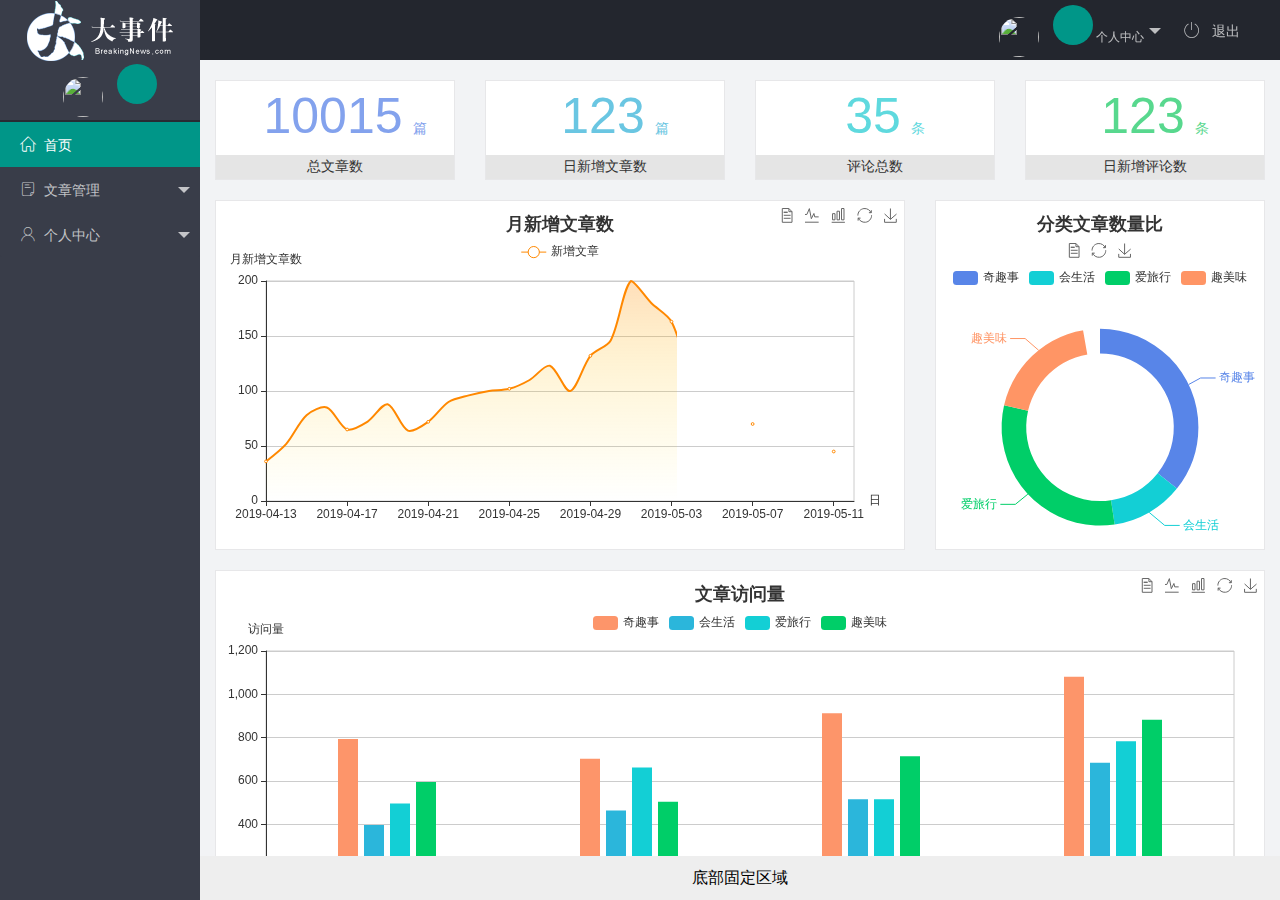
==== commit eba275f8: "完成用户信心部分" ====
--- a/index.html
+++ b/index.html
@@ -24,9 +24,9 @@
               个人中心
             </a>
             <dl class="layui-nav-child">
-              <dd><a href="">基本资料</a></dd>
-              <dd><a href="">更换头像</a></dd>
-              <dd><a href="">重置密码</a></dd>
+              <dd><a href="./user/user_info.html" target="fm">基本资料</a></dd>
+              <dd><a href="./user/user_avatar.html" target="fm">更换头像</a></dd>
+              <dd><a href="./user/user_pwd.html" target="fm">重置密码</a></dd>
             </dl>
           </li>
           <li class="layui-nav-item" lay-unselect>
@@ -59,15 +59,14 @@
             <li class="layui-nav-item">
               <a href="javascript:;"><span class="iconfont icon-user"></span>个人中心</a>
               <dl class="layui-nav-child">
-                <dd><a href="javascript:;"><i class="layui-icon layui-icon-app"></i> 基本资料</a></dd>
-                <dd><a href="javascript:;"><i class="layui-icon layui-icon-app"></i> 更换头像</a></dd>
-                <dd><a href="javascript:;"><i class="layui-icon layui-icon-app"></i> 更换密码</a></dd>
+                <dd><a href="./user/user_info.html" target="fm"><i class="layui-icon layui-icon-app"></i> 基本资料</a></dd>
+                <dd><a href="./user/user_avatar.html" target="fm"><i class="layui-icon layui-icon-app"></i> 更换头像</a></dd>
+                <dd><a href="./user/user_pwd.html" target="fm"><i class="layui-icon layui-icon-app"></i> 更换密码</a></dd>
               </dl>
             </li>
           </ul>
         </div>
       </div>
-      
       <div class="layui-body">
         <!-- 内容主体区域 -->
         <iframe name="fm" src="./home/dashboard.html" frameborder="0"></iframe>
@@ -85,23 +84,5 @@
     <script src="./assets/js/baseAPI.js"></script>
     <!-- 导入自己写的index.js -->
     <script src="./assets/js/index.js"></script>
-    <script>
-    //JS 
-    layui.use(['element', 'layer', 'util'], function(){
-      var element = layui.element
-      ,layer = layui.layer
-      ,util = layui.util
-      ,$ = layui.$;
-      
-      //头部事件
-      util.event('lay-header-event', {
-        //左侧菜单事件
-        menuLeft: function(othis){
-          layer.msg('展开左侧菜单的操作', {icon: 0});
-        }
-      });
-      
-    });
-    </script>
 </body>
 </html>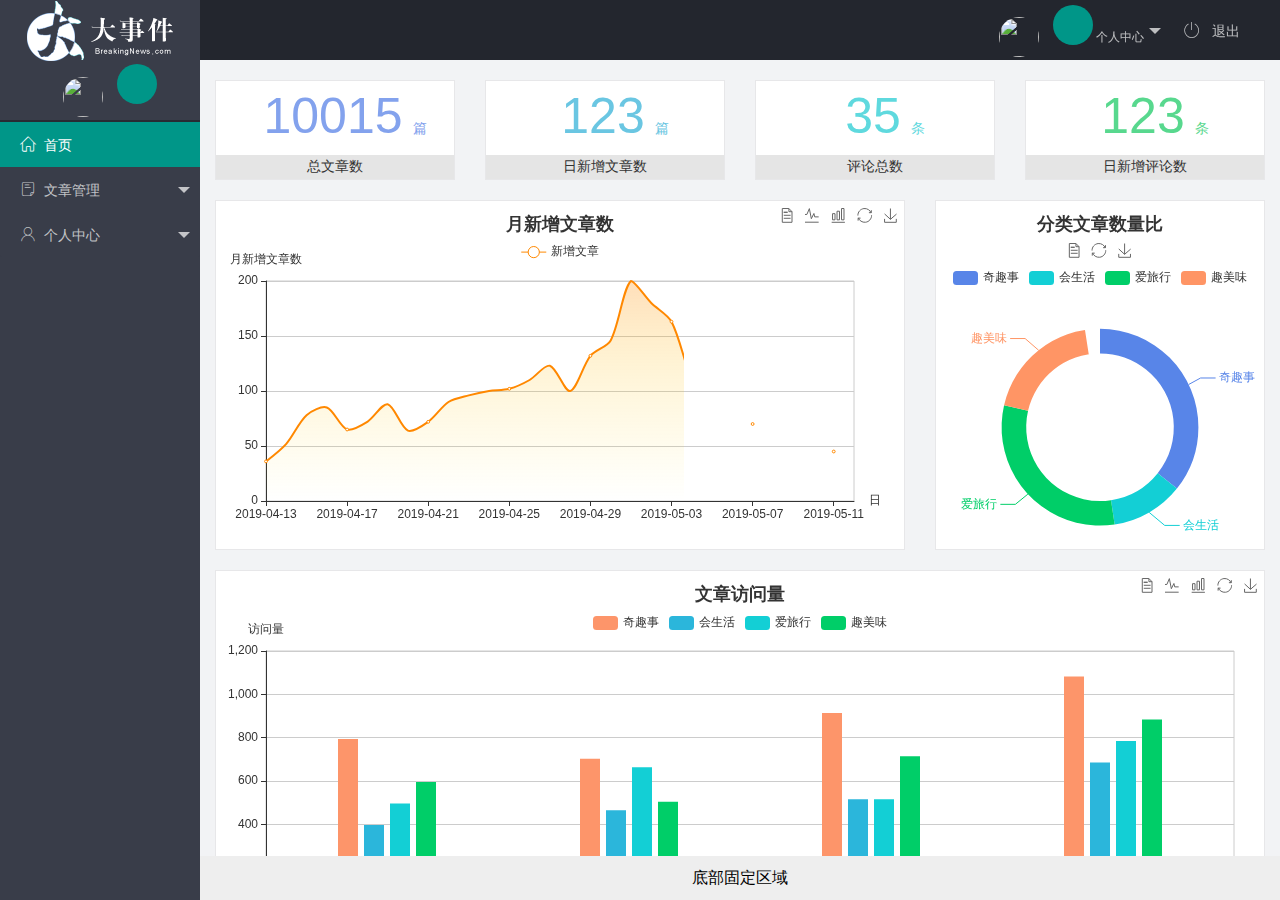
==== commit 98a2acb9: "完成用户信息部分" ====
--- a/index.html
+++ b/index.html
@@ -76,9 +76,9 @@
         底部固定区域
       </div>
     </div>
-    <!-- 导入layui.js -->
+    <!-- 导入layui.js文件 -->
     <script src="./assets/lib/layui/layui.all.js"></script>
-    <!-- 导入jQuery.js -->
+    <!-- 导入jQuery.js文件 -->
     <script src="./assets/lib/jquery.js"></script>
     <!-- 导入自己封装的baseAPI.js -->
     <script src="./assets/js/baseAPI.js"></script>
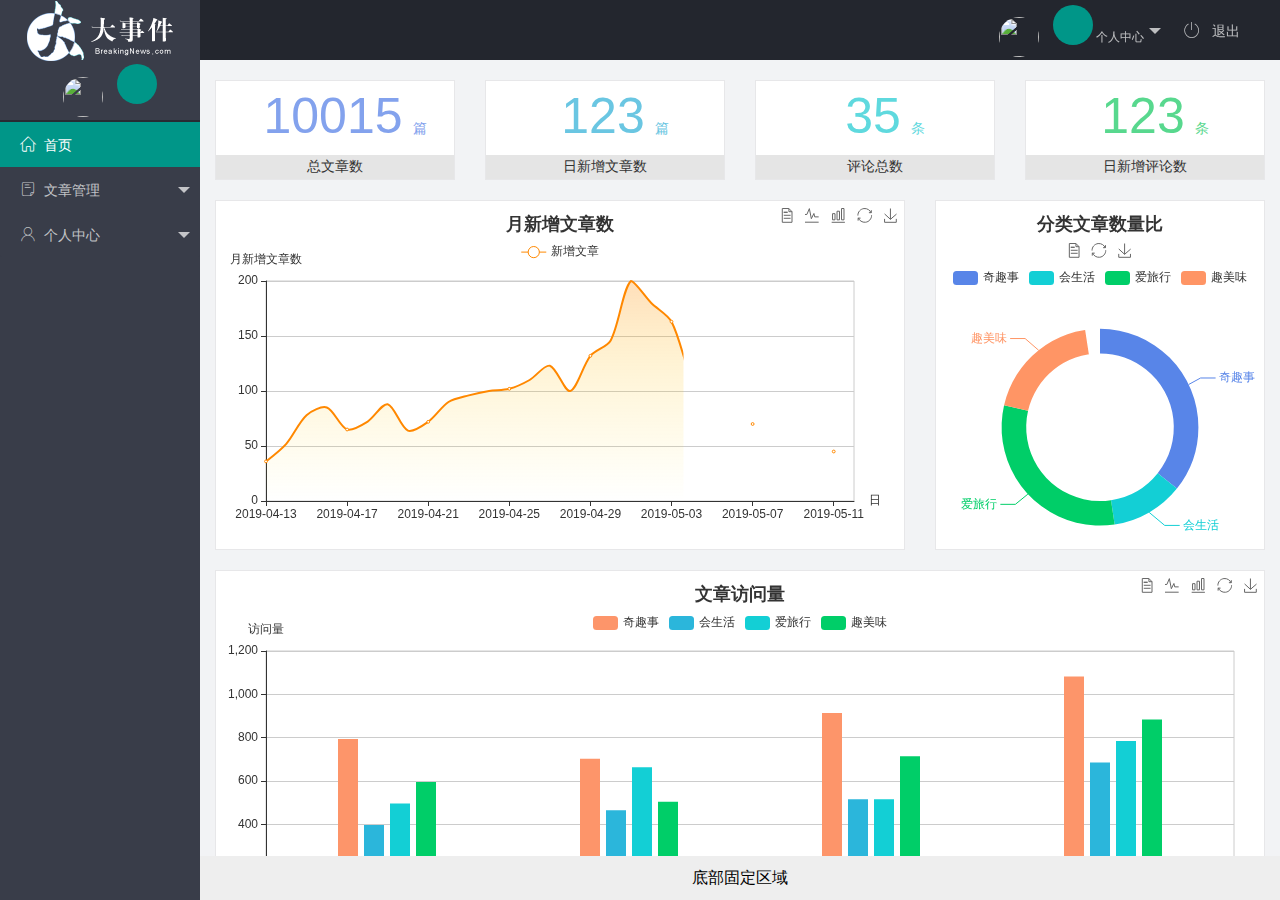
==== commit ea6de7a2: "完成文章部分" ====
--- a/index.html
+++ b/index.html
@@ -51,8 +51,8 @@
             <li class="layui-nav-item">
               <a class="" href="javascript:;"><span class="iconfont icon-16"></span>文章管理</a>
               <dl class="layui-nav-child">
-                <dd><a href="javascript:;"><i class="layui-icon layui-icon-app"></i> 文章类别</a></dd>
-                <dd><a href="javascript:;"><i class="layui-icon layui-icon-app"></i> 文章列表</a></dd>
+                <dd><a href="./article/article_class.html" target="fm"><i class="layui-icon layui-icon-app"></i> 文章类别</a></dd>
+                <dd><a href="./article/article_list.html" target="fm"><i class="layui-icon layui-icon-app"></i> 文章列表</a></dd>
                 <dd><a href="javascript:;"><i class="layui-icon layui-icon-app"></i> 发布文章</a></dd>
               </dl>
             </li>
